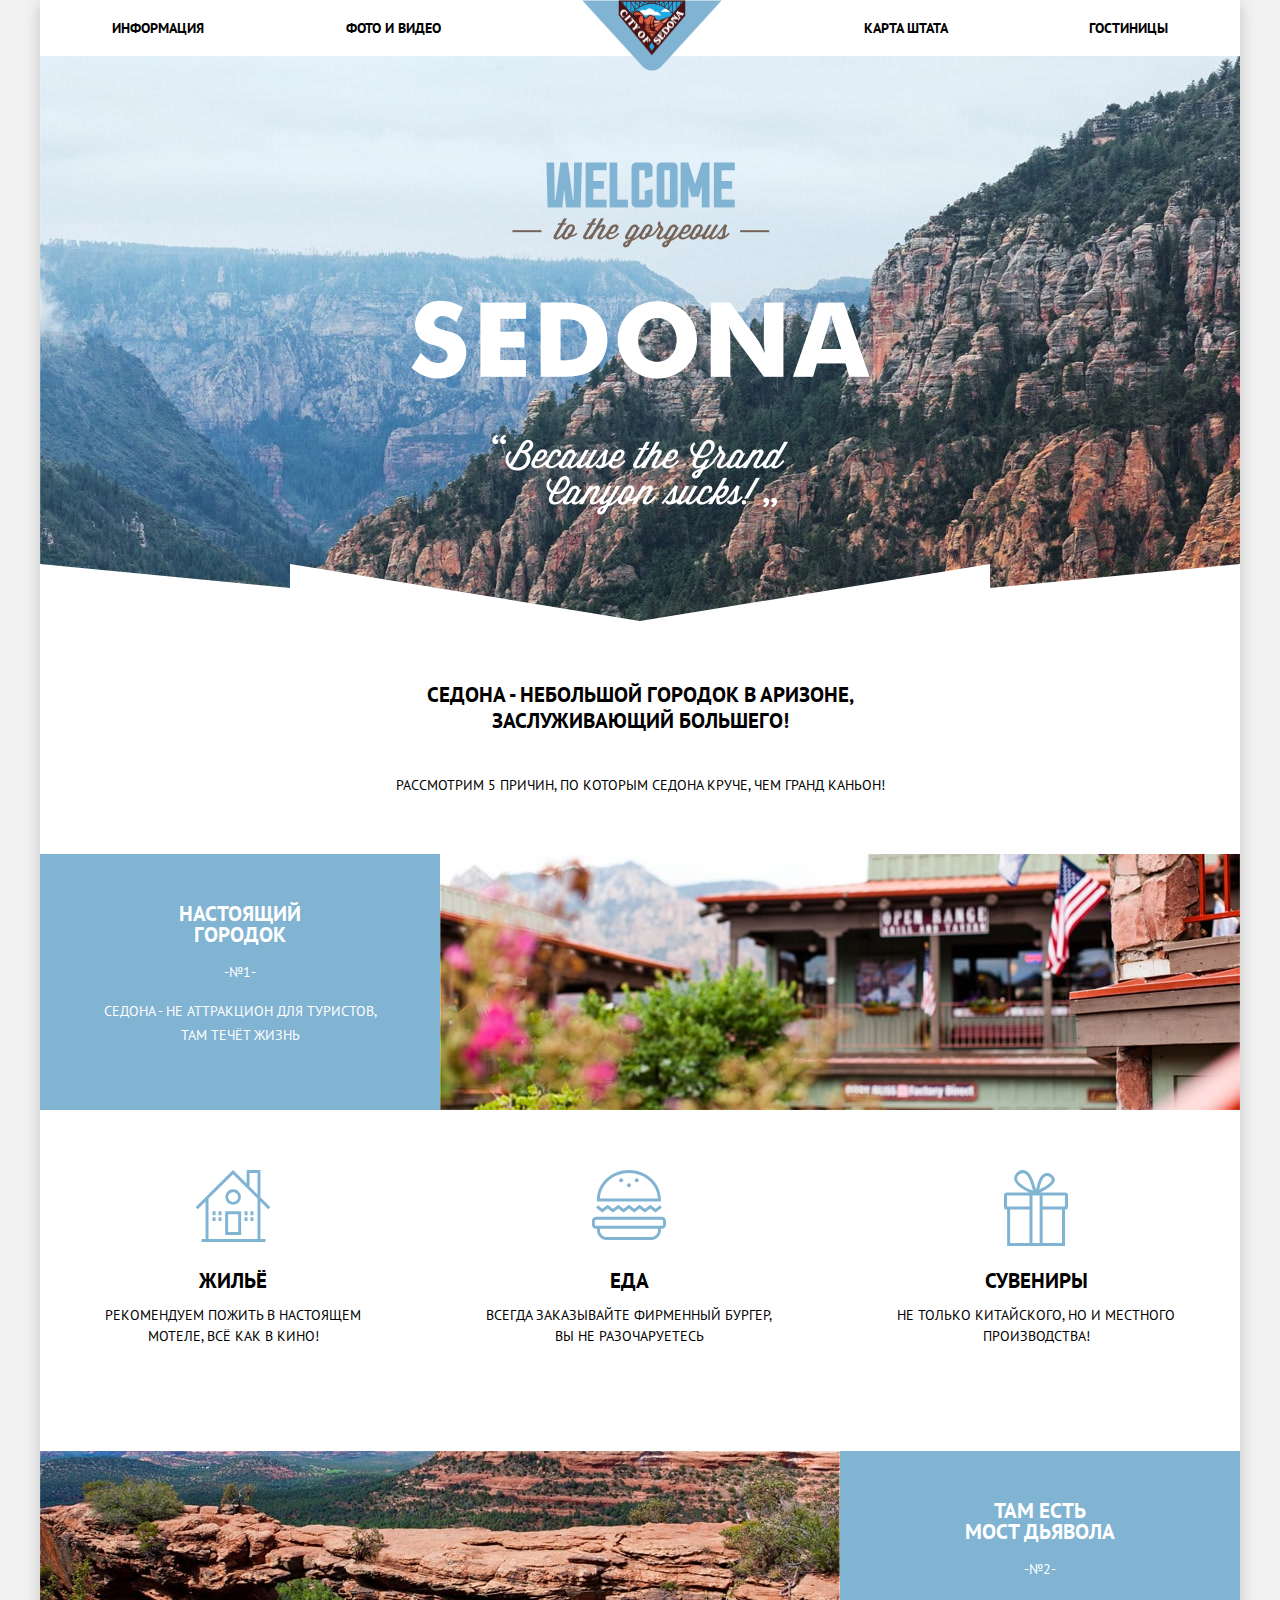
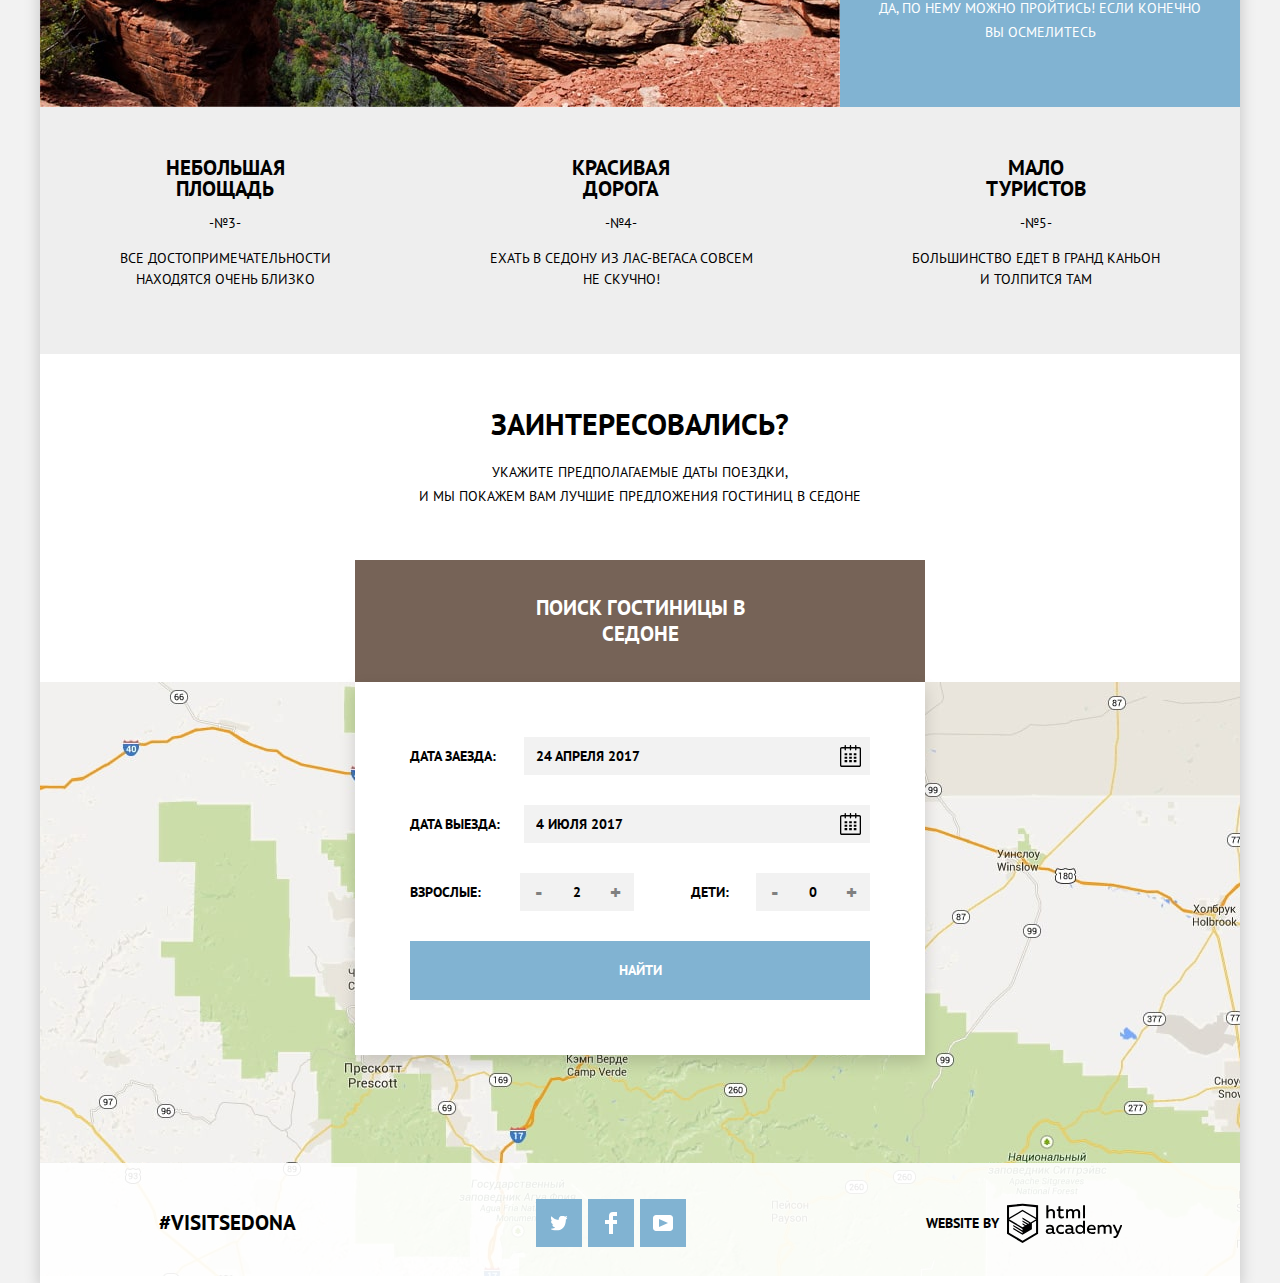
==== index.html @ 1c8a7929 "навигация" ====
<!DOCTYPE html>
<html lang="ru">
  <head>
    <meta charset="utf-8">
    <title>HTML Academy: Седона</title>
    <link href="https://fonts.googleapis.com/css?family=PT+Sans:400,700&display=swap&subset=cyrillic" rel="stylesheet">
    <link rel="stylesheet" type="text/css" href="css/normalize.css">
    <link rel="stylesheet" type="text/css" href="css/style.css">
  </head>
  <body>
    <header>
      <nav class="navigation indent">
        <ul class="site-navigation  site-navigation-left">
          <li class="site-page"><a href="info.html">Информация</a></li>
          <li class="site-page"><a href="galery.html">Фото и видео</a></li>
        </ul>
        <a class="logo site-page"><img src="img/logo-min.png" alt="Логотип" width="140" height="71"></a>
        <ul class="site-navigation site-navigation-right">
          <li class="site-page"><a href="map.html">Карта штата</a></li>
          <li class="site-page"><a href="catalogs.html">Гостиницы</a></li>
        </ul>
      </nav>
    </header>
    
    <main>
      <section class="welcome">
        <img class="welcome-img" src="img/welcome-min.png" width="459" height="353" alt="Welcome to the gorgeous Sedona">
        
      </section>
      <section class="welcome-info">
        <h1 class="welcome-title">Седона - небольшой городок в Аризоне, <br>
        заслуживающий большего!</h1>
        <h2 class="visually-hidden">5 причин посетить Седону</h2>
        <p class="welcome-text">Рассмотрим 5 причин, по которым Седона круче, чем Гранд Каньон!</p>
      </section>
      
      <section class="reasons">
        
        <section class="reason-first">
          <section class="reason-first-block">
            <h3 class="reason-first-title">Настоящий<br>
            городок</h3>
            <p class="reason-first-text">-№1-</p>
            <p class="reason-first-text">Седона - не аттракцион для туристов,<br>
            там течёт жизнь</p>
          </section>
          <img class="reason-first-img" src="img/feature-picture-min.jpg" alt="Городок Седона" width="800" height="256">
        </section>
        <ul class="reasons-list">
          <li class="reason-item reason-hostel">
            <h3 class="reason-item-title">Жильё</h3>
            <p class="reason-item-text">Рекомендуем пожить в настоящем<br>
            мотеле, всё как в кино!</p>
          </li>
          <li class="reason-item reason-food">
            <h3 class="reason-item-title">Еда</h3>
            <p class="reason-item-text">Всегда заказывайте фирменный бургер,<br>
            вы не разочаруетесь</p>
          </li>
          <li class="reason-item reason-souvenir">
            <h3 class="reason-item-title">Сувениры</h3>
            <p class="reason-item-text">Не только китайского, но и местного<br>
            производства!</p>
          </li>
        </ul>
        
        <section class="reason-second">
          <section class="reason-second-block">
            <h3 class="reason-second-title">Там есть<br>
            мост дьявола</h3>
            <p class="reason-second-text">-№2-</p>
            <p class="reason-second-text">Да, по нему можно пройтись! Если конечно<br>
            вы осмелитесь</p>
          </section>
          <img class="reason-second-img" src="img/devil's-bridge-min.jpg" alt="Мост дьявола" width="800" height="256">
        </section>
        <ul class="reasons-list2">
          <li class="reason-list2-item">
            <h3 class="reason-list2-title">Небольшая<br>
            площадь</h3>
            <p class="reason-list2-text">-№3-</p>
            <p class="reason-list2-text">Все достопримечательности<br>
            находятся очень близко</p>
          </li>
          <li class="reason-list2-item">
            <h3 class="reason-list2-title">Красивая<br>
            дорога</h3>
            <p class="reason-list2-text">-№4-</p>
            <p class="reason-list2-text">Ехать в Седону из Лас-Вегаса совсем<br>
            не скучно!</p>
          </li>
          <li class="reason-list2-item">
            <h3 class="reason-list2-title">Мало<br>
            туристов</h3>
            <p class="reason-list2-text">-№5-</p>
            <p class="reason-list2-text">Большинство едет в Гранд Каньон<br>
            и толпится там</p>
          </li>
        </ul>
      </section>
      
      <section class="search">
        <h2 class="search-title">Заинтересовались?</h2>
        <p class="search-text">Укажите предполагаемые даты поездки,<br>
        и мы покажем вам лучшие предложения гостиниц в Седоне</p>
        <div class="search-form">
          <button type="button" class="btn btn-search">Поиск гостиницы в Седоне</button>
          <form class="search-field" action="https://echo.htmlacademy.ru" method="post" >
            <p class="block-arrival">
              <label for="arrival-date">Дата заезда:</label>
              <input class="date input" type="text" name="arrival-date" value="" id="arrival-date" placeholder="24 апреля 2017">
            </p>
            <p class="block-departure">
              <label for="date-of-departure">Дата выезда:</label>
              <input class="date input" type="text" name="date-of-departure" value="" id="date-of-departure" placeholder="4 июля 2017">
            </p>
            
              <p class="block-adult">
                <label class="adult-title" for="adult">Взрослые:</label>
                <button class="btn btn-less" type="button">-</button>
                <input class="input adult" type="text" name="adult" id="adult" value="2">
                <button class="btn btn-more" type="button">+</button>
              </p>
              <p class="block-children">
                <label class="children-title" for="children">Дети:</label>
                <button class="btn btn-less" type="button">-</button>
                <input class="input children" type="text" name="children" id="children" value="0">
                <button class="btn btn-more" type="button">+</button>
              </p>
            
            <button class="btn btn-form" type="submit">Найти</button>
          </form>
          
        </div>
        <img src="img/map-min.jpg" alt="Карта местности" width="1200" height="594" class="map">
      </section>
    </main>
    <footer class="info-footer footer-index">
      <strong class="info-hashtag">#VISITSEDONA</strong>
      <ul class="social">
        <li class="social-contact "><a class="twit" href="#">twitter</a></li>
        <li class="social-contact"><a class=" facebook" href="#">facebook</a></li>
        <li class="social-contact "><a class="youtube" href="#">youtube</a></li>
      </ul>
      <a class="htmlacademy" href="https://htmlacademy.ru/intensive/htmlcss" >Website by
        <svg class="htmlacademy-img" data-name="Layer 1" xmlns="http://www.w3.org/2000/svg" viewBox="0 0 113 39" width="115" height="41"><path d="M46.84 28.22a2.07 2.07 0 0 0 .58-.11v1.4a3.41 3.41 0 0 1-1.24.22 1.75 1.75 0 0 1-1.75-1 5.08 5.08 0 0 1-3.3 1.13c-1.59 0-3.06-.87-3.06-2.68 0-2.24 2.08-2.93 3.9-2.93a11.63 11.63 0 0 1 2.28.26v-.31c0-1.09-.8-1.86-2.3-1.86a7.79 7.79 0 0 0-3.15.67v-1.79a10.72 10.72 0 0 1 3.35-.58c2.48 0 4 1.18 4 3.83v3.14a.57.57 0 0 0 .69.61zm-6.76-1.19a1.42 1.42 0 0 0 1.64 1.29 3.56 3.56 0 0 0 2.53-1v-1.51a10.21 10.21 0 0 0-1.9-.22c-1.1.01-2.27.35-2.27 1.45zM53.06 20.62a5.29 5.29 0 0 1 2.7.67v1.79a4.28 4.28 0 0 0-2.42-.73 2.89 2.89 0 1 0 0 5.76 5.26 5.26 0 0 0 2.55-.67v1.8a6.58 6.58 0 0 1-2.9.6 4.42 4.42 0 0 1-4.72-4.54 4.54 4.54 0 0 1 4.79-4.68zM65.84 28.22a2.07 2.07 0 0 0 .58-.11v1.4a3.41 3.41 0 0 1-1.24.22 1.75 1.75 0 0 1-1.75-1 5.08 5.08 0 0 1-3.3 1.13c-1.59 0-3.06-.87-3.06-2.68 0-2.24 2.08-2.93 3.9-2.93a11.63 11.63 0 0 1 2.28.26v-.31c0-1.09-.8-1.86-2.3-1.86a7.79 7.79 0 0 0-3.15.67v-1.79a10.72 10.72 0 0 1 3.35-.58c2.48 0 4 1.18 4 3.83v3.14a.57.57 0 0 0 .69.61zm-6.76-1.19a1.42 1.42 0 0 0 1.64 1.29 3.56 3.56 0 0 0 2.53-1v-1.51a10.21 10.21 0 0 0-1.9-.22c-1.11.01-2.27.35-2.27 1.45zM76.67 16.85v12.76h-1.76v-1.39a4.07 4.07 0 0 1-3.35 1.62 4.62 4.62 0 0 1 0-9.22 4 4 0 0 1 3.15 1.37v-5.14h2zm-4.76 5.48a2.9 2.9 0 0 0 0 5.8 3 3 0 0 0 2.79-1.84v-2.13a3.06 3.06 0 0 0-2.79-1.83zM82.99 20.62c3.48 0 4.68 2.81 4.12 5.34h-6.58c.22 1.57 1.75 2.22 3.35 2.22a6.41 6.41 0 0 0 2.77-.62v1.68a7.5 7.5 0 0 1-3.14.6c-2.68 0-5-1.53-5-4.61a4.39 4.39 0 0 1 4.48-4.61zm.09 1.62a2.39 2.39 0 0 0-2.57 2.26h4.85a2.06 2.06 0 0 0-2.28-2.26zM89.1 29.61v-8.75h1.73v1.09a4 4 0 0 1 2.92-1.33 3 3 0 0 1 2.73 1.4 4.33 4.33 0 0 1 3.06-1.4 3.21 3.21 0 0 1 3.32 3.52v5.47h-2V24.2a1.67 1.67 0 0 0-1.73-1.84 2.94 2.94 0 0 0-2.17 1.18V29.61h-2V24.2a1.67 1.67 0 0 0-1.73-1.84 3.11 3.11 0 0 0-2.32 1.35v5.91h-2zM111.47 20.86h2l-4.1 9.93c-.95 2.28-2.19 3-3.52 3a5 5 0 0 1-1.15-.15v-1.66a3 3 0 0 0 .89.13c.95 0 1.66-.67 2.17-2l.18-.44-4.16-8.82h2.13l3 6.6zM40.66 1.53v5a4 4 0 0 1 2.83-1.2A3.41 3.41 0 0 1 47.1 8.9v5.41h-2V9.15a1.9 1.9 0 0 0-2-2.1 3.08 3.08 0 0 0-2.44 1.46v5.8h-2V1.53h2zM52.43 2.42v3.12h3.17v1.71h-3.17v4c0 1.15.53 1.53 1.66 1.53a4.71 4.71 0 0 0 1.77-.35v1.68a7.14 7.14 0 0 1-2.35.38 2.68 2.68 0 0 1-3-2.88V7.23h-1.6V5.52h1.57V2.88zM58.1 14.29V5.54h1.73v1.09a4 4 0 0 1 2.92-1.33 3 3 0 0 1 2.73 1.4 4.33 4.33 0 0 1 3.06-1.4 3.21 3.21 0 0 1 3.32 3.52v5.47h-2V8.88a1.67 1.67 0 0 0-1.73-1.84 2.94 2.94 0 0 0-2.17 1.18V14.29h-2V8.88a1.67 1.67 0 0 0-1.73-1.84 3.11 3.11 0 0 0-2.32 1.35v5.91h-2zM74.72 1.52h1.95v12.76h-1.95zM15.44.02h-.16L0 1.62v28l15.28 9.09 15.28-9.09v-28zm13.12 28.45l-13.28 7.9L2 28.47V16.99l13.22 7.87v1.43l-9.07-5.4v1.38l9.11 5.47v1.46l-9.1-5.42v1.38l9.11 5.47 9.19-5.5V19.22l4.1-2.45v11.67zm0-13.16l-3.65 2.14-1.68 1-8-4.76v1.38l6.84 4.07h-.06l-.15.09-1 .57-5.64-3.36v1.38l4.45 2.65-1.05.7-3.36-2v1.38l2.21 1.3-2.25 1.35-13.16-7.82 13.17-7.92zm0-1.39L15.21 6.05l-13.2 7.86V3.41l13.28-1.39 13.28 1.39v10.51z"/></svg>
      </a>
      
    </footer>
  </body>
</html>
---- css/style.css ----
html {
	background-color: #f2f2f2;
}

body {
	width: 1200px;
  
	padding: 0;
	margin: 0 auto;


	font-family: "PT Sans", Arial, sans-serif;
	font-size: 14px;
	line-height: 24px;
	font-weight: 700;
	color: #000000;
	text-transform: uppercase;

 
	background-position: top center;
	background-repeat: no-repeat;
	background-color: #ffffff;

	box-shadow: 0px 5px 15px 0 rgba(0, 1, 1, 0.2);
}

a {
	text-decoration: none;
}

.navigation {
	display: flex;
	justify-content: space-between;
	
	height: 56px;
}

.site-navigation {
	list-style: none;

	font-size: 14px;
	line-height: 26px;
	color: #000000;
	
	display: flex;
	padding: 0;
	margin: 0;
	flex-grow: 1;
	justify-content: space-between;
	align-items: center;
}

.site-navigation-left .site-page {
	margin-right: auto;
}

.site-navigation-right .site-page {
	margin-left: auto;
}

.site-page {
	flex-grow: 0;
}

.site-navigation a {
	color: #000000;
}

.site-page:hover a {
	color: #81b3d2;
}

.site-page:active a {
	color: rgba(0, 0, 0, 0.3);
}

.current-page a{
	color: #766357;
}

.welcome {
	width: 100%;
	height: 565px;
	background-image:
	url("../img/polygon.svg"),
	url("../img/bg.jpg");
	background-repeat: no-repeat;
	
	background-position: center bottom,
	center;
	background-color: #f2f2f2;

	display: flex;
	justify-content: center;
	align-items: center;
}

.welcome-title{
	text-align: center;
	font-size: 21px;
	line-height: 26px;

	margin: 0;
	padding-top: 61px;
	margin-bottom: 38px; 
} 
.welcome-text {
	margin-bottom: 56px;

	text-align: center;
	font-size: 14px;
	line-height: 26px;
	font-weight: 300;
}

.visually-hidden:not(:focus):not(:active),
input[type="checkbox"].visually-hidden,
input[type="radio"].visually-hidden {
  position: absolute;

  width: 1px;
  height: 1px;
  margin: -1px;
  border: 0;
  padding: 0;

  white-space: nowrap;

  clip-path: inset(100%);
  clip: rect(0 0 0 0);
  overflow: hidden;
}

.reasons h3{
	font-size: 21px;
	line-height: 21px;
	margin: 0px;
}

.reason-first{
	background-color: #81b3d2;

	color: #ffffff;
	text-align: center;

	display: flex;
	justify-content: space-between;
}

.reason-first-block {
	align-self: center;
	margin:auto;

	display: flex;
	flex-direction: column;
	flex-grow: 1;
	
	justify-content: space-between;
}

.reason-first-text {
	font-weight: 300;
	margin: 0;
	margin-bottom: 15px;
}

.reason-first-title{
	padding-bottom: 15px;
}

.reason-second {
	background-color: #81b3d2;

	color: #ffffff;
	text-align: center;

	display: flex;
	justify-content: space-between;
	flex-direction: row-reverse;
}

.reason-second-block {
	align-self: center;
	margin: auto;
	
	font-weight: 300;

	display: flex;
	flex-direction: column;
	flex-grow: 1;
		
	justify-content: space-between;
}

.reason-second-text {
	font-weight: 300;
	margin: 0;
	margin-bottom: 15px;
	
}

.reason-second-title{
	padding-bottom: 15px;
}

.reasons-list {
	width: 100%;
	
	margin: 0px;
	padding: 0px;
	box-sizing: border-box;

	list-style: none;
	text-align: center;
	display: flex;
	background-color: #ffffff;
	justify-content: space-between;
	flex-wrap: wrap;
	padding: 60px 65px;
	margin-bottom: 30px;
}

.reason-item {
	font-weight: 300;
	font-size: 14px;
	line-height: 21px;
	padding-top: 100px;
	position: relative;

	align-self: center;
}

.reason-item h3 {
	font-size: 21px;
	line-height: 21px; 
}

.reason-hostel::before{
	content: " ";
	width: 75px;
	height: 72px;
	
	background-image: url("../img/icon-1.svg");
	background-repeat: no-repeat;

	position: absolute;
	top: 0;
    transform: translateX(-50%);
}

.reason-food::before{
	content: " ";
	width: 74px;
	height: 70px;

	background-image: url("../img/icon-3.svg");
	background-repeat: no-repeat;

    position: absolute;
	top: 0;
    transform: translateX(-50%);
}

.reason-souvenir::before{
	content: " ";
	width: 64px;
	height: 76px;

	background-image: url("../img/icon-2.svg");
	background-repeat: no-repeat;

    position: absolute;
	top: 0;
    transform: translateX(-50%);
}

.reasons-list2{
	color: #000000;
	text-align: center;
	padding: 0;
	margin: 0;
	
	width: 100%;

	display: flex;
	justify-content: space-between;
	position: relative;
	list-style: none;
	background-color: #eeeeee;
	flex-wrap: wrap;
}

.reason-list2-item{
	margin: auto;
	margin-top: 50px;
	margin-bottom: 50px;
	padding-bottom: 14px;
	display: flex;
	flex-direction: column;
	justify-content: space-between;
}

.reason-list2-text {
	font-weight: 300;
	font-size: 14px;
	line-height: 21px;
	padding-top: 14px;
	margin: 0;
}

.search{
	text-align: center;
	position: relative;
	margin: 0;
}

.search-form {
	width: 570px;
	margin: 0 auto;
	position: relative;

}

.search-title{
	margin-top: 52px;
	margin-bottom: 18px;

	font-size: 30px;
	line-height: 36px;
}

.search-text{
	font-weight: 300;
	margin-top: 0px;
	margin-bottom: 52px;

	font-size: 14px;
	line-height: 24px;
}

.search-field {
	text-transform: uppercase;
	background-color: #ffffff;
	box-shadow: 0px 7px 15px 0 rgba(0, 1, 1, 0.15);

	display: flex;
	position: absolute;
	flex-wrap: wrap;
	padding: 55px;
	z-index: 1;
	justify-content: space-between;

	box-sizing: border-box;
	width: 100%;
}

.input {
	border: 0px solid #cccccc;
	background-color: #f2f2f2; 
	height: 38px;
	
	font-family: "PT Sans", Arial, sans-serif;
	font-size: 14px;
	line-height: 24px;
	padding: 0;
	color: #000000;
	text-align: center;
	text-transform: uppercase;
	font-weight: 700;
}

.children,
.adult {
	height: 38px;
	width: 38px;
	width: 49%;
}

.block-arrival,
.block-departure,
.block-adult,
.block-children {
	display: flex;
	width: 100%;
	align-items: center;
	justify-content: space-between;
	flex-wrap: wrap;
	
	margin: 0;
	margin-bottom: 30px;
}

.block-arrival input,
.block-departure input {
	min-width: 346px;
	
	padding: 0 12px;
	text-align: left;



	box-sizing: border-box;
}

.block-adult,
.block-children {
	display: flex;
	flex-wrap: wrap;
	justify-content: space-between;
	text-align: center;
	width: 50%;
}

.block-adult{
	justify-content: flex-start;
}

.block-children {
	justify-content: flex-end;
}

.block-adult input,
.block-children input {
	width: 38px;
}

.adult-title,
.children-title {
	
	justify-content: flex-start;
}

.adult-title{
	margin-right: 39px;

}

.children-title {
	
	margin-right: 27px;
}


.input::placeholder {
	color: #000000;

}

.input:hover{
	color: #000000;
	background-color: #ebebeb;

	background-image: url("../img/calendar-1.svg");
	background-repeat: no-repeat;
	
	background-size: 21px 22px;
	background-position: 316px;
}

.input:focus {
	color: #000000;
	background-color: #ffffff;
	border: solid 2px #e5e5e5;

	background-image: url("../img/calendar-2.svg");
	background-repeat: no-repeat;
	
	background-size: 21px 22px;
	background-position: 316px;
}

.date {
	background-image: url("../img/calendar.svg");
	background-repeat: no-repeat;
	
	background-size: 21px 22px;
	background-position: 316px;
}


.selection {
	background-image: url("../img/filter-background-min.jpg");
	background-color: #766357;
	background-position: center;
	font-family: "PT Sans", Arial, sans-serif;
	font-size: 14px;
	line-height: 26px;
	text-transform: uppercase;
	font-weight: 300;
	color: #ffffff;
	padding-top: 30px;
	padding-bottom: 30px;

}

.selection legend {
	font-weight: 700;
	font-size: 16px;
	line-height: 21px;
}

.selection fieldset {
	border: 0 none;
	padding: 0;
	margin: 0;
}

.selection-field {
	display: flex;
	flex-direction: row;
	justify-content: space-between;
	flex-wrap: wrap;

}

.name-checkbox {
	position: relative;
	padding-left: 36px;
	cursor: pointer;

}

.name-checkbox input[type="checkbox"]:focus + .checkbox::before,
.name-checkbox input[type="checkbox"]:focus + .checkbox::after{
	content: "";
	border-color: blue;
	outline: thin dotted;
	outline: 5px auto -webkit-focus-ring-color;
}

.name-checkbox input[type="checkbox"] + .checkbox::before,
.name-checkbox input[type="checkbox"] + .checkbox::after {
	content: " ";
	position: absolute;

	top: -2px;
	left: 0;

	width: 23px;
	height: 23px;

	background-image: url("../img/checkbox-off-white.svg");

}

.name-checkbox input[type="checkbox"]:checked + .checkbox::before,
.name-checkbox input[type="checkbox"]:checked + .checkbox::after {
	content: " ";
	position: absolute;

	width: 27px;
	height: 23px;
	
	background-image: url("../img/checkbox-on.svg");
	background-repeat: no-repeat;
}

.name-checkbox input[type="checkbox"]:disabled + .checkbox::before,
.name-checkbox input[type="checkbox"]:disabled + .checkbox::after {
	content: " ";
	position: absolute;

	top: -2px;
	left: 0;

	width: 23px;
	height: 23px;

	background-image: url("../img/checkbox-off-disabled.svg");

}
.name-checkbox input[type="checkbox"]:disabled:checked + .checkbox::before,
.name-checkbox input[type="checkbox"]:disabled:checked + .checkbox::after {
	content: " ";
	position: absolute;

	top: -2px;
	left: 0;

	width: 27px;
	height: 23px;

	background-image: url("../img/checkbox-on-disabled.svg");

}

.find-sort{
	background-color: #ffffff;
}

.results-list{
	list-style: none;
	background-color: #f2f2f2;
	padding: 0;
	margin: 0;
	
	display: flex;
	flex-direction: column;
	justify-content: space-around;
}

.result-item{
	background-color: #ffffff;

	display: flex;
	padding-top: 30px;
	padding-bottom: 30px;
	
	border-bottom: 1px solid #f2f2f2;
}

.result-img {
	margin-right: 30px;
}

.result-item p {
	margin: 0;

}

.result-title a{
	color: #000000;

}

.block {
	display: flex;
	flex-direction: column;
	justify-content: space-between;
	width: 100%;
}

.block p {
	margin: 0;
	padding: 0;
}

.result-info {
	display: flex;
	width: 100%;
	justify-content: flex-start;
	flex-wrap: wrap;
	
	vertical-align: middle;

}
.result-info .rate {
	text-align: center;
	margin-left: auto;
}

.result-info a {
	display: block;
	padding: 4px 16px; 
}

.result-name {
	display: flex;
	justify-content: flex-end;
}

.result-title{
	margin: 0;
	margin-right: auto;
}

.result-title:hover a{
	color: #81b3d2;
}

.result-title:active a{
	color: rgba(0, 0, 0, 0.3); 
}

.result-text{
	font-weight: 300;
	display: flex;
	flex-direction: column;
	flex-wrap: wrap;
	justify-content: space-between;

	margin-right: 6px;
}

.result-rate {
	display: flex;
	justify-content: flex-end;
	vertical-align: bottom;
	margin-top: auto;
	margin-left: auto;
}

.rate{
	background-color: #f2f2f2;
	font-weight: 300;
	color: #666666;
	font-size: 14px;
	line-height: 21px;
}

.btn {
	padding: 5px;
	border: none;
	font: inherit;
	color: inherit;
	background-color: transparent;
	font-size: 14px;
	line-height: 21px;
	color: #ffffff;

	cursor: pointer;
}

.btn:hover{
	background-color: #604e43;
}

.btn:active{
	background-color: #503e33;
	color: rgba(255, 255, 255, 0.3);
}

.btn-info {
	background-color: #81b3d2;
	text-transform: uppercase;
}

.btn-info:hover{
	background-color: #669ec0;
}

.btn-info:active{
	background-color: #5496bd;
	color: rgba(255, 255, 255, 0.3);
}

.btn-search{
	padding: 35px 140px;

	font-family: "PT Sans", Arial, sans-serif;
	font-size: 21px;
	line-height: 26px;
	text-transform: uppercase;
	font-weight: 700;
  
	background-color: #766357;
	position: relative;

	width: 100%;
}

.btn-form{
	background-color: #81b3d2;
	text-transform: uppercase;
	padding: 19px;
	width: 100%;
}

.btn-form:hover{
	background-color: #669ec0;
}

.btn-form:active{
	background-color: #5496bd;
	color: rgba(255, 255, 255, 0.3);
}

.btn-reservation{
	background-color: #766357;
}

.btn-reservation,
.btn-info {
	margin-top: 8px;
	margin-right: 0px;

	text-align: center;
	font-weight: 700;
}

.btn-show{
	display: block;
	border: solid 2px #ffffff;
	border-radius: 2px;
	background-color: transparent;

	font-size: 14px;
	line-height: 20px;
	font-family:  "PT Sans", Arial, sans-serif;
	text-transform: uppercase;
	margin: 0 auto;
	padding: 6px 35px;


}

.btn-show:active{
	background-color: transparent;
}

.btn-show:hover {
	background-color: #ffffff;
	color: #000000;

}

.btn-less,
.btn-more {
	background-color: #f2f2f2;
	color: gray;
	width: 38px;
	height: 38px;
	padding: 0;

	font-size: 21px;
}

.btn-less:hover,
.btn-more:hover  {
	background-color: #ebebeb;
	color: #000000;
}

.btn-less:active,
.btn-more:active {
	background-color: #f2f2f2;
	color: #81b3d2;
}

.sorting{
	font-weight: 300;
	color: #000000;
}

.sorting-type{
	list-style: none;
}

.sorting-type li{
	margin-right: 40px;
}


.sorting-type-item a{
	color: rgba(0, 0, 0, 0.3);
	border-bottom: 1px dashed #81b3d2;
	font-size: 12px;
	line-height: 18px;
	font-weight: 300;
}

.sorting-type-item:hover a{
	color: #81b3d2;
	
}

.sorting-type-item:active a{
	color: #000000;
	border-bottom: 0px dashed rgba(0, 0, 0, 0);
}

.find{
	color: #000000;
	font-size: 21px;
	line-height: 26px;
	font-weight: 700;
}

.dir{
	fill: #cacaca;
}

.dir:hover{
	fill: #000000;
}

.dir:active{
	fill: #81b3d2;
}

.active svg{
	fill: #81b3d2;
}

.active a{
	color: #81b3d2;
	border-bottom: 0px dashed rgba(0, 0, 0, 0);
}

.indent {
	padding-left: 72px;
	padding-right: 72px;
}

.find-sort {
	display: flex;
	justify-content: flex-start;
	flex-wrap: wrap;
	vertical-align: middle;
	margin-top: 30px;
	padding-bottom: 30px;
	border-bottom: 1px solid #f2f2f2;
}

.find-type {
	display: flex;
	flex-wrap: wrap;
	vertical-align: middle;
	padding: 0;
	margin: 0;
	margin-right: 49px;
}

.find-nav {
	margin-left: auto;
}

.find-type h3,
.find-type ul {
	margin: 0;
}

.sorting-type {
	display: flex;
}


.info-footer{
	background-color: rgba(255, 255, 255, 0.9);

	display: flex;
	justify-content: space-around;
	align-items: center;
	height: 120px;
}

.footer-index {
	margin-top: -120px;
	z-index: 1;
	position: relative;
}

.info-hashtag{
	text-align: center;
	font-size: 21px;
	line-height: 26px;
}

.social{
	padding: 0;
	margin: 0;

	display: flex;
}
.social li{
	list-style: none;
	text-align: center;
	padding: 0;
}

.social-contact a{
	display: block;
	width: 46px;
	height: 48px;
	margin: 3px;
	position: relative;
	padding: 0;
	font-size: 0px;
	background-color: #81b3d2;
}

.twit::before{
	content: " ";
	width: 17px;
	height: 15px;
	
	position: absolute;
	top: 50%;
	left: 50%;
	transform: translate(-50%, -50%);
	
	background-image: url("../img/tw-icon.svg");
	background-repeat: no-repeat;
	background-size: 17px 15px;
}

.facebook::before{
	content: " ";
	width: 12px;
	height: 22px;
	
	position: absolute;
	top: 50%;
	left: 50%;
	transform: translate(-50%, -50%);
	
	background-image: url("../img/fb-icon.svg");
	background-repeat: no-repeat;
}

.youtube::before{
	content: " ";
	width: 20px;
	height: 16px;
	
	position: absolute;
	top: 50%;
	left: 50%;
	transform: translate(-50%, -50%);
	
	background-image: url("../img/youtube-icon.svg");
	background-repeat: no-repeat;
}

.social-contact:hover a{
	background-color: #669ec0;
}

.social-contact:active a{
	background-color: #5496bd;
}

.social-contact:active::before a{
	opacity: 0.3;
}

.htmlacademy {
	color: #000000;
	display: flex;
	align-items: center;
}

.htmlacademy-img{
	fill: black;
	margin-left: 8px;
}

.htmlacademy-img:hover{
	fill: #81b3d2;
}

.htmlacademy-img:active{
	fill: #bdbbbc;
}

.checked {
	background-image: url("../img/star.svg");
	width: 18px;
	height: 17px;
	margin-left: 5px;
}

.selection-cost {
  width: 330px;
 
  color: #ffffff;
  text-transform: uppercase;
}

.selection-title {
  margin-bottom: 9px;

  font-weight: 600;
  font-size: 16px;
  line-height: 21px;
}

.price-controls {
  position: relative;
  
  height: 36px;
  margin-bottom: 20px;
  
  font-size: 0;

  border: 2px solid #ffffff;
  border-radius: 2px;
}

.price-controls::after {
  content: "";
  position: absolute;
  top: 50%;
  left: 50%;

  width: 2px;
  height: 22px;

  background: #ffffff;
  transform: translate(-50%, -50%);
}

.price-controls label {
  display: inline-block;

  font-size: 14px;
  line-height: 38px;
  vertical-align: top;

  cursor: pointer;
}

.price-controls .min-price,
.price-controls .max-price {
  width: 90px;
  padding-left: 65px;
}

.price-controls input {
  width: 50px;
  margin: 0;

  color: inherit;
  font: inherit;

  background: none;
  border: none;
}

.range-controls {
  position: relative;

  margin-bottom: 32px;
}

.range-controls .scale {
  height: 2px;

  background: rgba(255, 255, 255, 0.3);
}

.range-controls .bar {
  width: 80%;
  height: 2px;

  background: #ffffff;
}

.range-toggle {
  position: absolute;
  top: -9px;
  
  width: 4px;
  height: 4px;

  background: #ababab;
  border: 8px solid #ffffff;
  border-radius: 50%;
  box-shadow: 0 2px 1px 0 rgba(0, 1, 1, 0.2);
  cursor: pointer;
}

.range-toggle:hover {
  background: #1c4f80;
}

.range-toggle-min {
  left: 0;
}

.range-toggle-max {
  left: 80%;
}
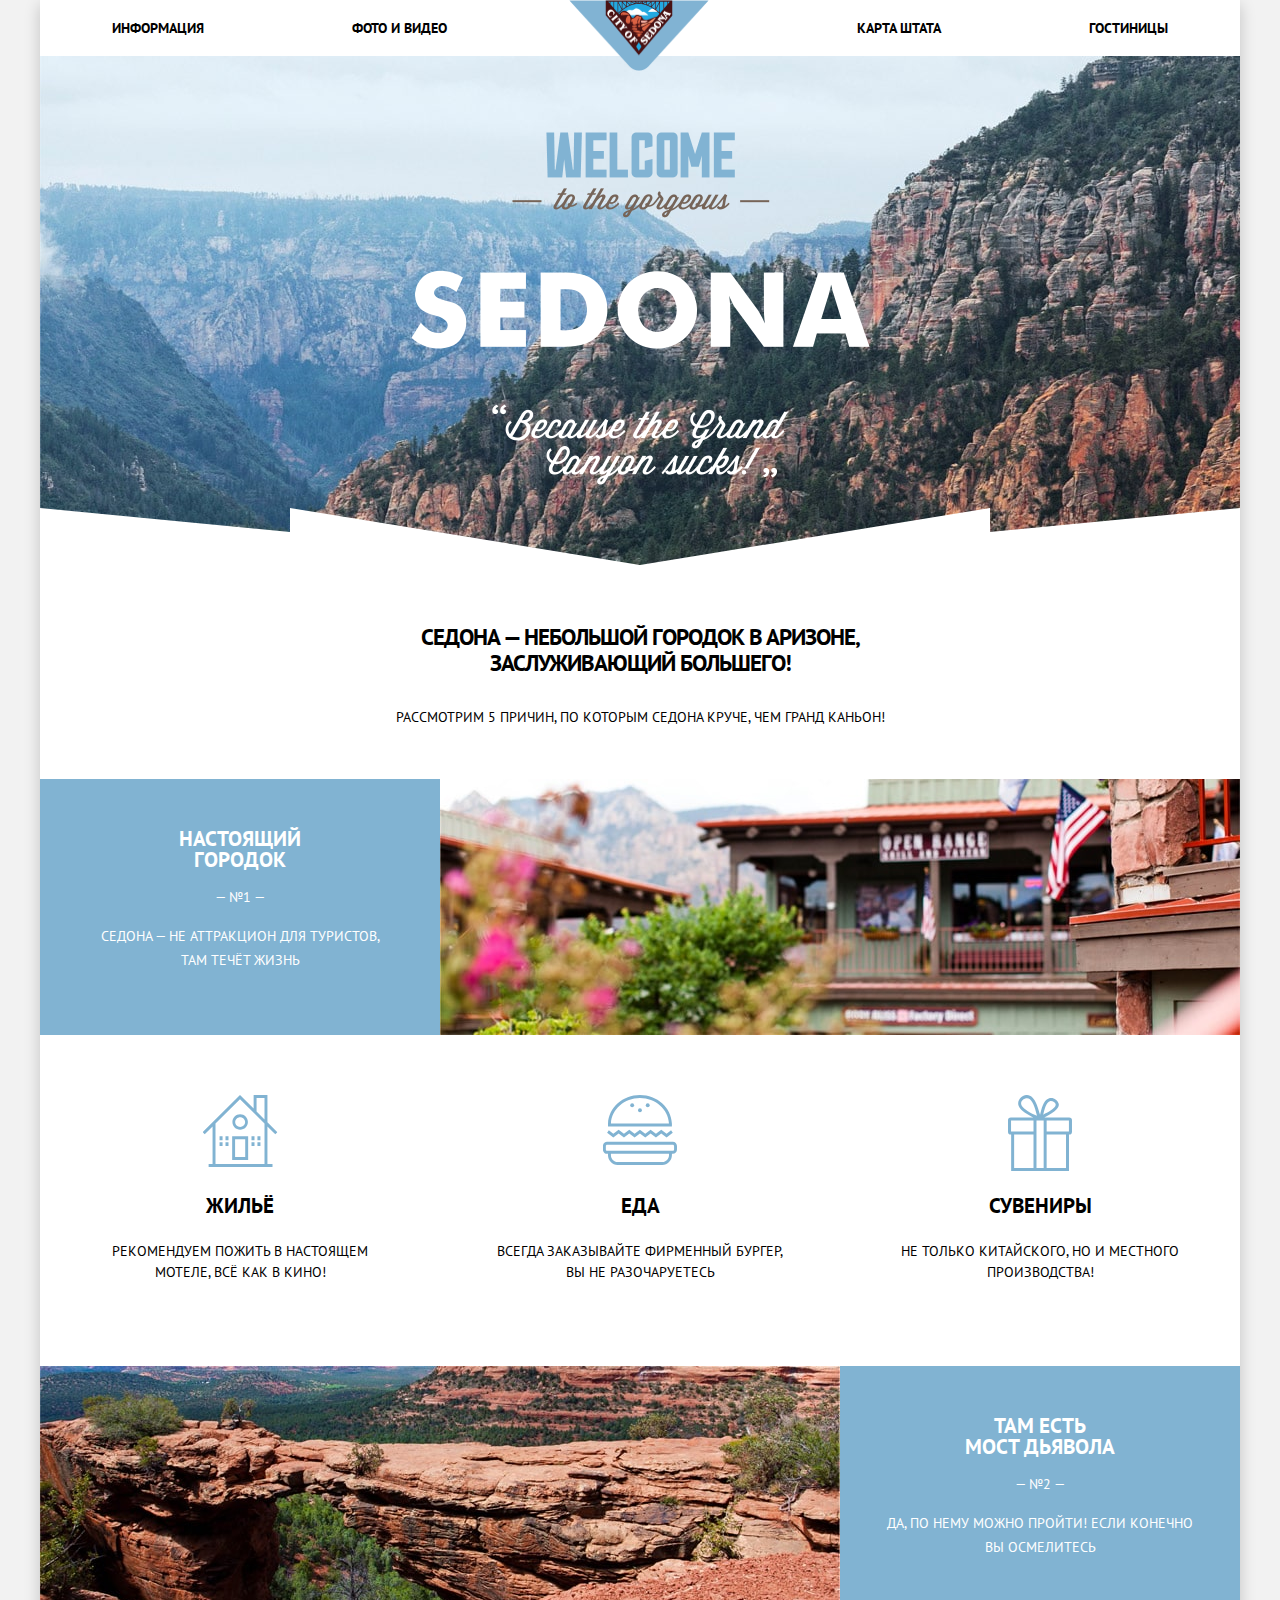
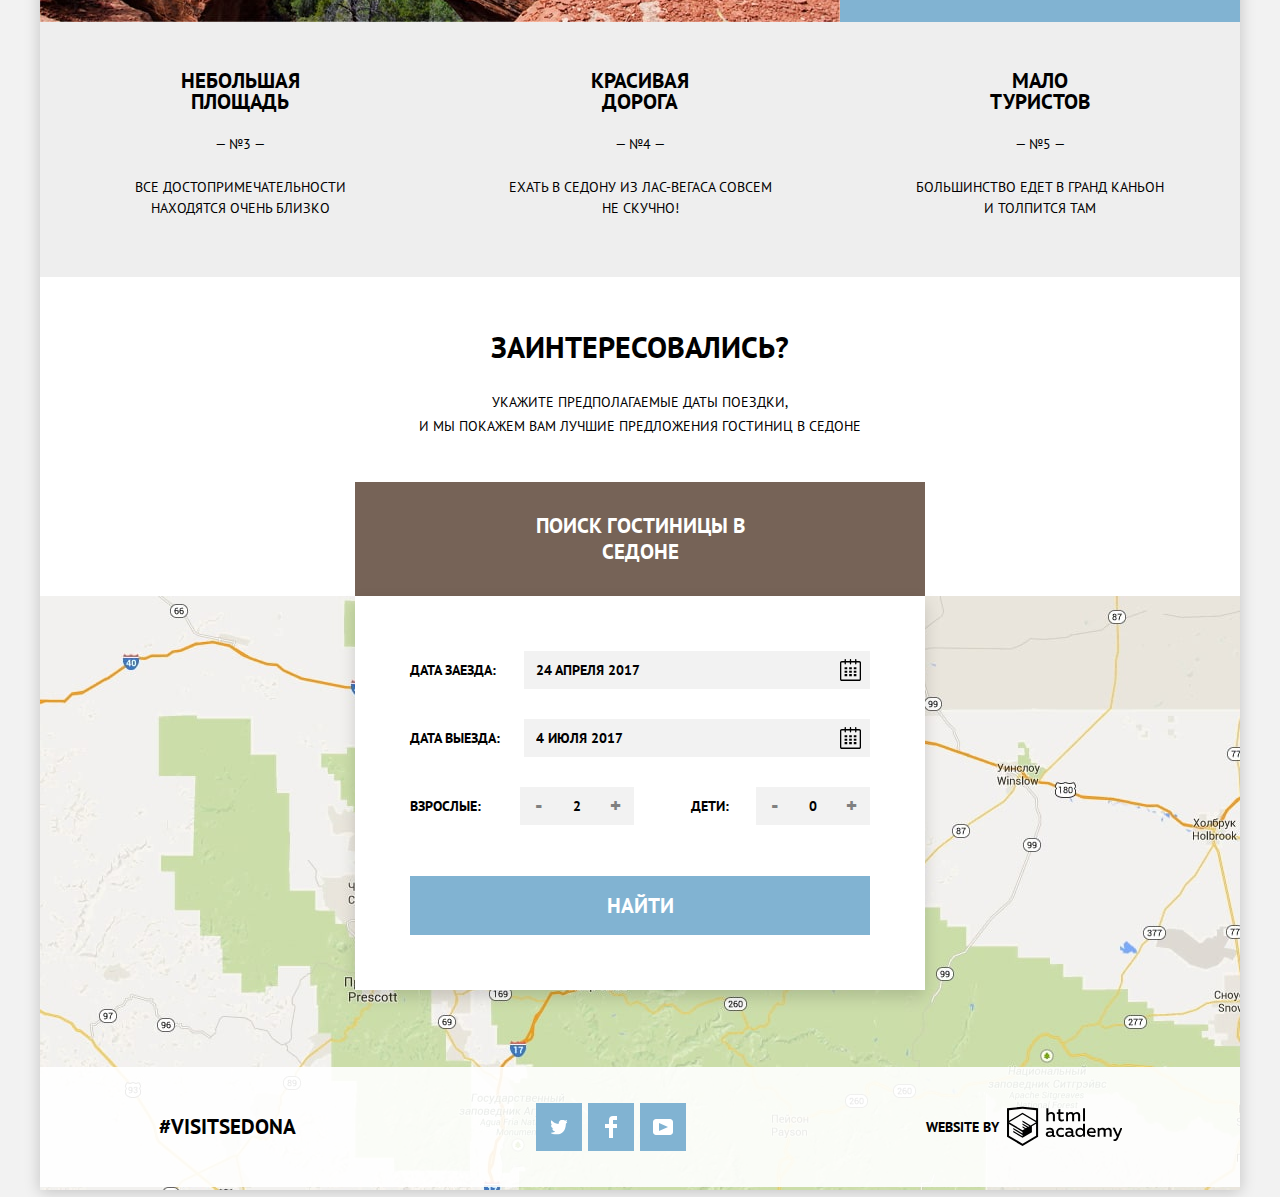
==== commit 550d88db: "пиксель перфект" ====
--- a/index.html
+++ b/index.html
@@ -28,7 +28,7 @@
         
       </section>
       <section class="welcome-info">
-        <h1 class="welcome-title">Седона - небольшой городок в Аризоне, <br>
+        <h1 class="welcome-title">Седона — небольшой городок в Аризоне,<br>
         заслуживающий большего!</h1>
         <h2 class="visually-hidden">5 причин посетить Седону</h2>
         <p class="welcome-text">Рассмотрим 5 причин, по которым Седона круче, чем Гранд Каньон!</p>
@@ -40,8 +40,8 @@
           <section class="reason-first-block">
             <h3 class="reason-first-title">Настоящий<br>
             городок</h3>
-            <p class="reason-first-text">-№1-</p>
-            <p class="reason-first-text">Седона - не аттракцион для туристов,<br>
+            <p class="reason-first-text">— №1 —</p>
+            <p class="reason-first-text">Седона — не аттракцион для туристов,<br>
             там течёт жизнь</p>
           </section>
           <img class="reason-first-img" src="img/feature-picture-min.jpg" alt="Городок Седона" width="800" height="256">
@@ -67,9 +67,9 @@
         <section class="reason-second">
           <section class="reason-second-block">
             <h3 class="reason-second-title">Там есть<br>
-            мост дьявола</h3>
-            <p class="reason-second-text">-№2-</p>
-            <p class="reason-second-text">Да, по нему можно пройтись! Если конечно<br>
+            Мост дьявола</h3>
+            <p class="reason-second-text">— №2 —</p>
+            <p class="reason-second-text">Да, по нему можно пройти! Если конечно <br>
             вы осмелитесь</p>
           </section>
           <img class="reason-second-img" src="img/devil's-bridge-min.jpg" alt="Мост дьявола" width="800" height="256">
@@ -78,22 +78,22 @@
           <li class="reason-list2-item">
             <h3 class="reason-list2-title">Небольшая<br>
             площадь</h3>
-            <p class="reason-list2-text">-№3-</p>
+            <p class="reason-list2-text">— №3 —</p>
             <p class="reason-list2-text">Все достопримечательности<br>
             находятся очень близко</p>
           </li>
           <li class="reason-list2-item">
             <h3 class="reason-list2-title">Красивая<br>
             дорога</h3>
-            <p class="reason-list2-text">-№4-</p>
+            <p class="reason-list2-text">— №4 —</p>
             <p class="reason-list2-text">Ехать в Седону из Лас-Вегаса совсем<br>
             не скучно!</p>
           </li>
           <li class="reason-list2-item">
             <h3 class="reason-list2-title">Мало<br>
             туристов</h3>
-            <p class="reason-list2-text">-№5-</p>
-            <p class="reason-list2-text">Большинство едет в Гранд Каньон<br>
+            <p class="reason-list2-text">— №5 —</p>
+            <p class="reason-list2-text">Большинство едет в гранд каньон<br>
             и толпится там</p>
           </li>
         </ul>
@@ -115,18 +115,18 @@
               <input class="date input" type="text" name="date-of-departure" value="" id="date-of-departure" placeholder="4 июля 2017">
             </p>
             
-              <p class="block-adult">
-                <label class="adult-title" for="adult">Взрослые:</label>
-                <button class="btn btn-less" type="button">-</button>
-                <input class="input adult" type="text" name="adult" id="adult" value="2">
-                <button class="btn btn-more" type="button">+</button>
-              </p>
-              <p class="block-children">
-                <label class="children-title" for="children">Дети:</label>
-                <button class="btn btn-less" type="button">-</button>
-                <input class="input children" type="text" name="children" id="children" value="0">
-                <button class="btn btn-more" type="button">+</button>
-              </p>
+            <p class="block-adult">
+              <label class="adult-title" for="adult">Взрослые:</label>
+              <button class="btn btn-less" type="button">-</button>
+              <input class="input adult" type="text" name="adult" id="adult" value="2">
+              <button class="btn btn-more" type="button">+</button>
+            </p>
+            <p class="block-children">
+              <label class="children-title" for="children">Дети:</label>
+              <button class="btn btn-less" type="button">-</button>
+              <input class="input children" type="text" name="children" id="children" value="0">
+              <button class="btn btn-more" type="button">+</button>
+            </p>
             
             <button class="btn btn-form" type="submit">Найти</button>
           </form>
--- a/css/style.css
+++ b/css/style.css
@@ -33,6 +33,13 @@
 	justify-content: space-between;
 	
 	height: 56px;
+	width: 100%;
+	background-color: #ffffff;
+	box-sizing: border-box;
+
+	position: relative;
+	z-index: 2;
+
 }
 
 .site-navigation {
@@ -58,10 +65,6 @@
 	margin-left: auto;
 }
 
-.site-page {
-	flex-grow: 0;
-}
-
 .site-navigation a {
 	color: #000000;
 }
@@ -73,6 +76,11 @@
 .site-page:active a {
 	color: rgba(0, 0, 0, 0.3);
 }
+
+.logo {
+	margin-left: -26px;
+}
+
 
 .current-page a{
 	color: #766357;
@@ -87,30 +95,37 @@
 	background-repeat: no-repeat;
 	
 	background-position: center bottom,
-	center;
+	top;
 	background-color: #f2f2f2;
 
 	display: flex;
 	justify-content: center;
 	align-items: center;
+	
+	margin-top: -56px;
 }
 
 .welcome-title{
-	text-align: center;
-	font-size: 21px;
-	line-height: 26px;
-
-	margin: 0;
-	padding-top: 61px;
-	margin-bottom: 38px; 
+    text-align: center;
+    font-size: 23px;
+    line-height: 26px;
+    margin: 0;
+    padding-top: 59px;
+    margin-bottom: 28px;
+    letter-spacing: -1px;
 } 
 .welcome-text {
-	margin-bottom: 56px;
-
-	text-align: center;
-	font-size: 14px;
-	line-height: 26px;
-	font-weight: 300;
+    margin-top: 0;
+    margin-bottom: 49px;
+
+    text-align: center;
+    font-size: 14px;
+    line-height: 26px;
+    font-weight: 300;
+}
+
+.welcome-img {
+	margin-top: 51px;
 }
 
 .visually-hidden:not(:focus):not(:active),
@@ -207,17 +222,15 @@
 	width: 100%;
 	
 	margin: 0px;
-	padding: 0px;
-	box-sizing: border-box;
-
+		
 	list-style: none;
 	text-align: center;
 	display: flex;
 	background-color: #ffffff;
 	justify-content: space-between;
 	flex-wrap: wrap;
-	padding: 60px 65px;
-	margin-bottom: 30px;
+	padding: 60px 0;
+	margin-bottom: 9px;
 }
 
 .reason-item {
@@ -228,11 +241,14 @@
 	position: relative;
 
 	align-self: center;
+	min-width: 400px;
+	box-sizing: border-box;
 }
 
 .reason-item h3 {
 	font-size: 21px;
 	line-height: 21px; 
+	margin-bottom: 25px;
 }
 
 .reason-hostel::before{
@@ -292,19 +308,22 @@
 
 .reason-list2-item{
 	margin: auto;
-	margin-top: 50px;
-	margin-bottom: 50px;
-	padding-bottom: 14px;
+	margin-top: 48px;
+	margin-bottom: 58px;
+	
 	display: flex;
 	flex-direction: column;
 	justify-content: space-between;
+	box-sizing: border-box;
+
+	min-width: 400px;
 }
 
 .reason-list2-text {
 	font-weight: 300;
 	font-size: 14px;
 	line-height: 21px;
-	padding-top: 14px;
+	padding-top: 22px;
 	margin: 0;
 }
 
@@ -323,19 +342,17 @@
 
 .search-title{
 	margin-top: 52px;
-	margin-bottom: 18px;
-
-	font-size: 30px;
-	line-height: 36px;
+    /* margin-bottom: 22px; */
+    font-size: 30px;
+    line-height: 36px;
 }
 
 .search-text{
-	font-weight: 300;
-	margin-top: 0px;
-	margin-bottom: 52px;
-
-	font-size: 14px;
-	line-height: 24px;
+    font-weight: 300;
+    margin-top: 0px;
+    margin-bottom: 44px;
+    font-size: 14px;
+    line-height: 24px;
 }
 
 .search-field {
@@ -488,8 +505,8 @@
 	text-transform: uppercase;
 	font-weight: 300;
 	color: #ffffff;
-	padding-top: 30px;
-	padding-bottom: 30px;
+    padding-top: 27px;
+    padding-bottom: 12px;
 
 }
 
@@ -497,6 +514,7 @@
 	font-weight: 700;
 	font-size: 16px;
 	line-height: 21px;
+	margin-bottom: 22px;
 }
 
 .selection fieldset {
@@ -511,6 +529,11 @@
 	justify-content: space-between;
 	flex-wrap: wrap;
 
+}
+
+.selection-type {
+	margin: 0;
+	margin-bottom: 19px;
 }
 
 .name-checkbox {
@@ -651,7 +674,7 @@
 
 .result-info a {
 	display: block;
-	padding: 4px 16px; 
+    padding: 3px 17px; 
 }
 
 .result-name {
@@ -674,12 +697,12 @@
 
 .result-text{
 	font-weight: 300;
-	display: flex;
-	flex-direction: column;
-	flex-wrap: wrap;
-	justify-content: space-between;
-
-	margin-right: 6px;
+    display: flex;
+    flex-direction: column;
+    flex-wrap: wrap;
+    justify-content: space-between;
+    margin-right: 6px;
+    margin-top: 0px;
 }
 
 .result-rate {
@@ -691,11 +714,13 @@
 }
 
 .rate{
-	background-color: #f2f2f2;
-	font-weight: 300;
-	color: #666666;
-	font-size: 14px;
-	line-height: 21px;
+    background-color: #f2f2f2;
+    font-weight: 300;
+    color: #666666;
+    font-size: 16px;
+    line-height: 21px;
+    letter-spacing: -1px;
+    padding: 3px 13px;
 }
 
 .btn {
@@ -735,18 +760,15 @@
 }
 
 .btn-search{
-	padding: 35px 140px;
-
-	font-family: "PT Sans", Arial, sans-serif;
-	font-size: 21px;
-	line-height: 26px;
-	text-transform: uppercase;
-	font-weight: 700;
-  
-	background-color: #766357;
-	position: relative;
-
-	width: 100%;
+    padding: 31px 140px;
+    font-family: "PT Sans", Arial, sans-serif;
+    font-size: 21px;
+    line-height: 26px;
+    text-transform: uppercase;
+    font-weight: 700;
+    background-color: #766357;
+    position: relative;
+    width: 100%;
 }
 
 .btn-form{
@@ -754,6 +776,9 @@
 	text-transform: uppercase;
 	padding: 19px;
 	width: 100%;
+	font-size: 21px;
+
+	margin-top: 21px;
 }
 
 .btn-form:hover{
@@ -771,11 +796,10 @@
 
 .btn-reservation,
 .btn-info {
-	margin-top: 8px;
-	margin-right: 0px;
-
-	text-align: center;
-	font-weight: 700;
+	margin-top: 12px;
+    margin-right: 0px;
+    text-align: center;
+    font-weight: 700;
 }
 
 .btn-show{
@@ -830,10 +854,17 @@
 .sorting{
 	font-weight: 300;
 	color: #000000;
+
+	font-size: 12px;
 }
 
 .sorting-type{
+	display: flex;
 	list-style: none;
+	margin-left: 25px;
+	padding: 0;
+    margin: 0;
+    margin-left: 25px;
 }
 
 .sorting-type li{
@@ -915,15 +946,11 @@
 	margin-left: auto;
 }
 
-.find-type h3,
-.find-type ul {
-	margin: 0;
-}
-
-.sorting-type {
-	display: flex;
-}
-
+.find-type h3 {
+    margin: 0;
+    margin-right: 5px;
+    padding: 0;
+}
 
 .info-footer{
 	background-color: rgba(255, 255, 255, 0.9);
@@ -935,7 +962,7 @@
 }
 
 .footer-index {
-	margin-top: -120px;
+	margin-top: -130px;
 	z-index: 1;
 	position: relative;
 }
@@ -1047,11 +1074,11 @@
 	background-image: url("../img/star.svg");
 	width: 18px;
 	height: 17px;
-	margin-left: 5px;
+	margin-left: 6px;
 }
 
 .selection-cost {
-  width: 330px;
+  
  
   color: #ffffff;
   text-transform: uppercase;
@@ -1160,4 +1187,10 @@
 
 .range-toggle-max {
   left: 80%;
+}
+
+.checkbox-area {
+	display: flex;
+	justify-content: space-between;
+	width: 37%;
 }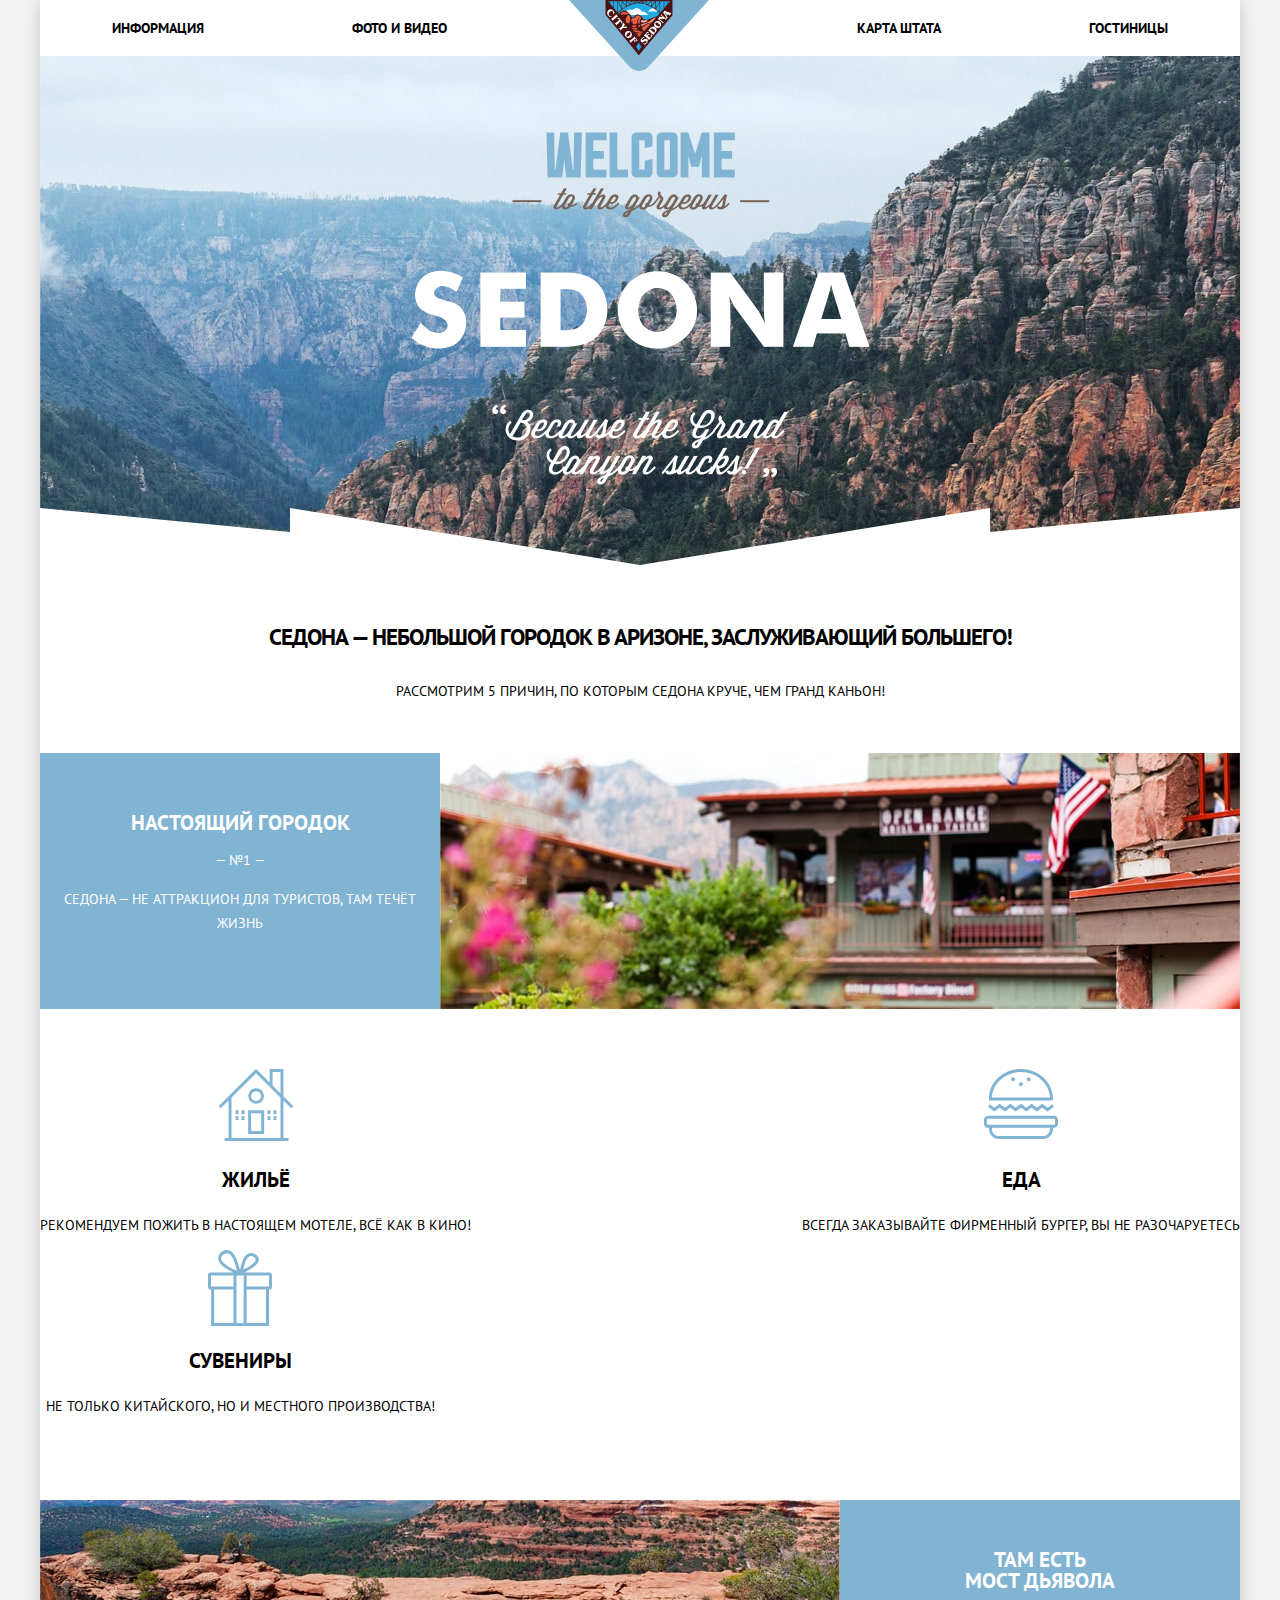
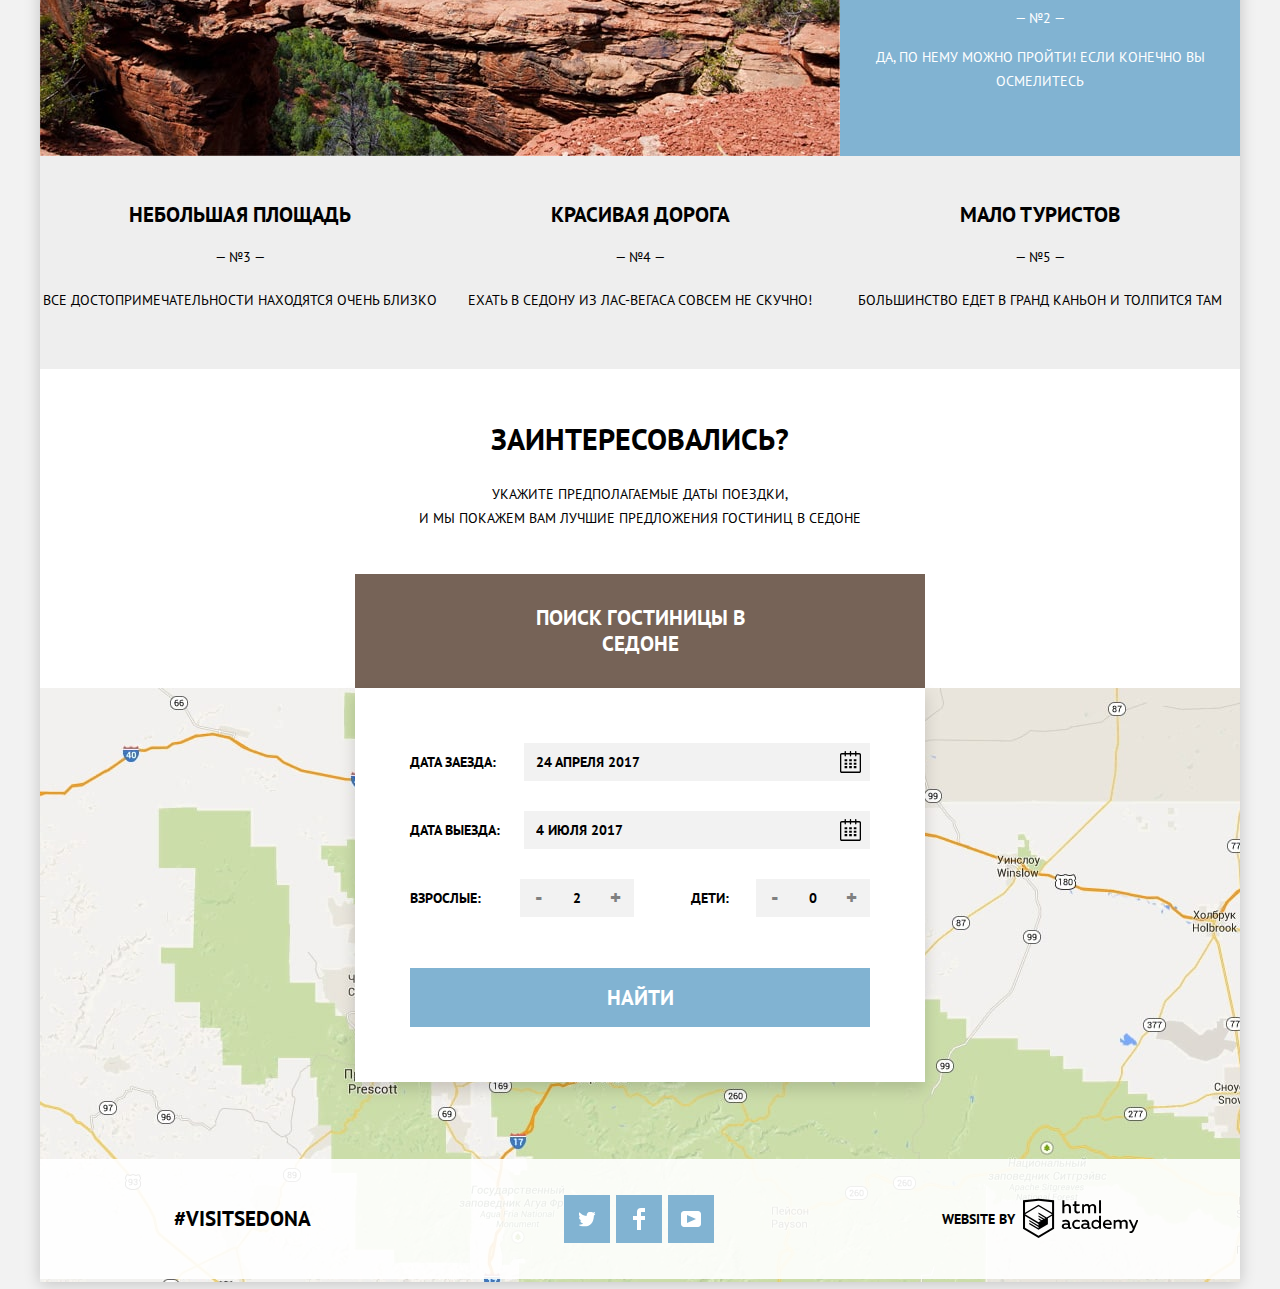
==== commit 79829889: "Б14, Б15, Б16" ====
--- a/index.html
+++ b/index.html
@@ -14,7 +14,7 @@
           <li class="site-page"><a href="info.html">Информация</a></li>
           <li class="site-page"><a href="galery.html">Фото и видео</a></li>
         </ul>
-        <a class="logo site-page"><img src="img/logo-min.png" alt="Логотип" width="140" height="71"></a>
+        <a class="logo site-page"><img src="img/logo.svg" alt="Логотип" width="140" height="71"></a>
         <ul class="site-navigation site-navigation-right">
           <li class="site-page"><a href="map.html">Карта штата</a></li>
           <li class="site-page"><a href="catalogs.html">Гостиницы</a></li>
@@ -28,8 +28,7 @@
         
       </section>
       <section class="welcome-info">
-        <h1 class="welcome-title">Седона — небольшой городок в Аризоне,<br>
-        заслуживающий большего!</h1>
+        <h1 class="welcome-title">Седона — небольшой городок в Аризоне, заслуживающий большего!</h1>
         <h2 class="visually-hidden">5 причин посетить Седону</h2>
         <p class="welcome-text">Рассмотрим 5 причин, по которым Седона круче, чем Гранд Каньон!</p>
       </section>
@@ -38,29 +37,24 @@
         
         <section class="reason-first">
           <section class="reason-first-block">
-            <h3 class="reason-first-title">Настоящий<br>
-            городок</h3>
+            <h3 class="reason-first-title">Настоящий городок</h3>
             <p class="reason-first-text">— №1 —</p>
-            <p class="reason-first-text">Седона — не аттракцион для туристов,<br>
-            там течёт жизнь</p>
+            <p class="reason-first-text">Седона — не аттракцион для туристов, там течёт жизнь</p>
           </section>
           <img class="reason-first-img" src="img/feature-picture-min.jpg" alt="Городок Седона" width="800" height="256">
         </section>
         <ul class="reasons-list">
           <li class="reason-item reason-hostel">
             <h3 class="reason-item-title">Жильё</h3>
-            <p class="reason-item-text">Рекомендуем пожить в настоящем<br>
-            мотеле, всё как в кино!</p>
+            <p class="reason-item-text">Рекомендуем пожить в настоящем мотеле, всё как в кино!</p>
           </li>
           <li class="reason-item reason-food">
             <h3 class="reason-item-title">Еда</h3>
-            <p class="reason-item-text">Всегда заказывайте фирменный бургер,<br>
-            вы не разочаруетесь</p>
+            <p class="reason-item-text">Всегда заказывайте фирменный бургер, вы не разочаруетесь</p>
           </li>
           <li class="reason-item reason-souvenir">
             <h3 class="reason-item-title">Сувениры</h3>
-            <p class="reason-item-text">Не только китайского, но и местного<br>
-            производства!</p>
+            <p class="reason-item-text">Не только китайского, но и местного производства!</p>
           </li>
         </ul>
         
@@ -69,32 +63,25 @@
             <h3 class="reason-second-title">Там есть<br>
             Мост дьявола</h3>
             <p class="reason-second-text">— №2 —</p>
-            <p class="reason-second-text">Да, по нему можно пройти! Если конечно <br>
-            вы осмелитесь</p>
+            <p class="reason-second-text">Да, по нему можно пройти! Если конечно вы осмелитесь</p>
           </section>
           <img class="reason-second-img" src="img/devil's-bridge-min.jpg" alt="Мост дьявола" width="800" height="256">
         </section>
         <ul class="reasons-list2">
           <li class="reason-list2-item">
-            <h3 class="reason-list2-title">Небольшая<br>
-            площадь</h3>
+            <h3 class="reason-list2-title">Небольшая площадь</h3>
             <p class="reason-list2-text">— №3 —</p>
-            <p class="reason-list2-text">Все достопримечательности<br>
-            находятся очень близко</p>
+            <p class="reason-list2-text">Все достопримечательности находятся очень близко</p>
           </li>
           <li class="reason-list2-item">
-            <h3 class="reason-list2-title">Красивая<br>
-            дорога</h3>
+            <h3 class="reason-list2-title">Красивая дорога</h3>
             <p class="reason-list2-text">— №4 —</p>
-            <p class="reason-list2-text">Ехать в Седону из Лас-Вегаса совсем<br>
-            не скучно!</p>
+            <p class="reason-list2-text">Ехать в Седону из Лас-Вегаса совсем не скучно!</p>
           </li>
           <li class="reason-list2-item">
-            <h3 class="reason-list2-title">Мало<br>
-            туристов</h3>
+            <h3 class="reason-list2-title">Мало туристов</h3>
             <p class="reason-list2-text">— №5 —</p>
-            <p class="reason-list2-text">Большинство едет в гранд каньон<br>
-            и толпится там</p>
+            <p class="reason-list2-text">Большинство едет в гранд каньон и толпится там</p>
           </li>
         </ul>
       </section>
--- a/css/style.css
+++ b/css/style.css
@@ -514,7 +514,6 @@
 	font-weight: 700;
 	font-size: 16px;
 	line-height: 21px;
-	margin-bottom: 22px;
 }
 
 .selection fieldset {
@@ -971,11 +970,13 @@
 	text-align: center;
 	font-size: 21px;
 	line-height: 26px;
+	margin-left: 32px;
 }
 
 .social{
 	padding: 0;
 	margin: 0;
+	padding-left: 46px;
 
 	display: flex;
 }
@@ -1055,6 +1056,7 @@
 	color: #000000;
 	display: flex;
 	align-items: center;
+	padding-left: 21px;
 }
 
 .htmlacademy-img{
@@ -1193,4 +1195,14 @@
 	display: flex;
 	justify-content: space-between;
 	width: 37%;
+}
+
+.selection-title-cost {
+	margin-bottom: 7px;
+
+}
+
+.selection-title {
+	margin-bottom: 22px;
+
 }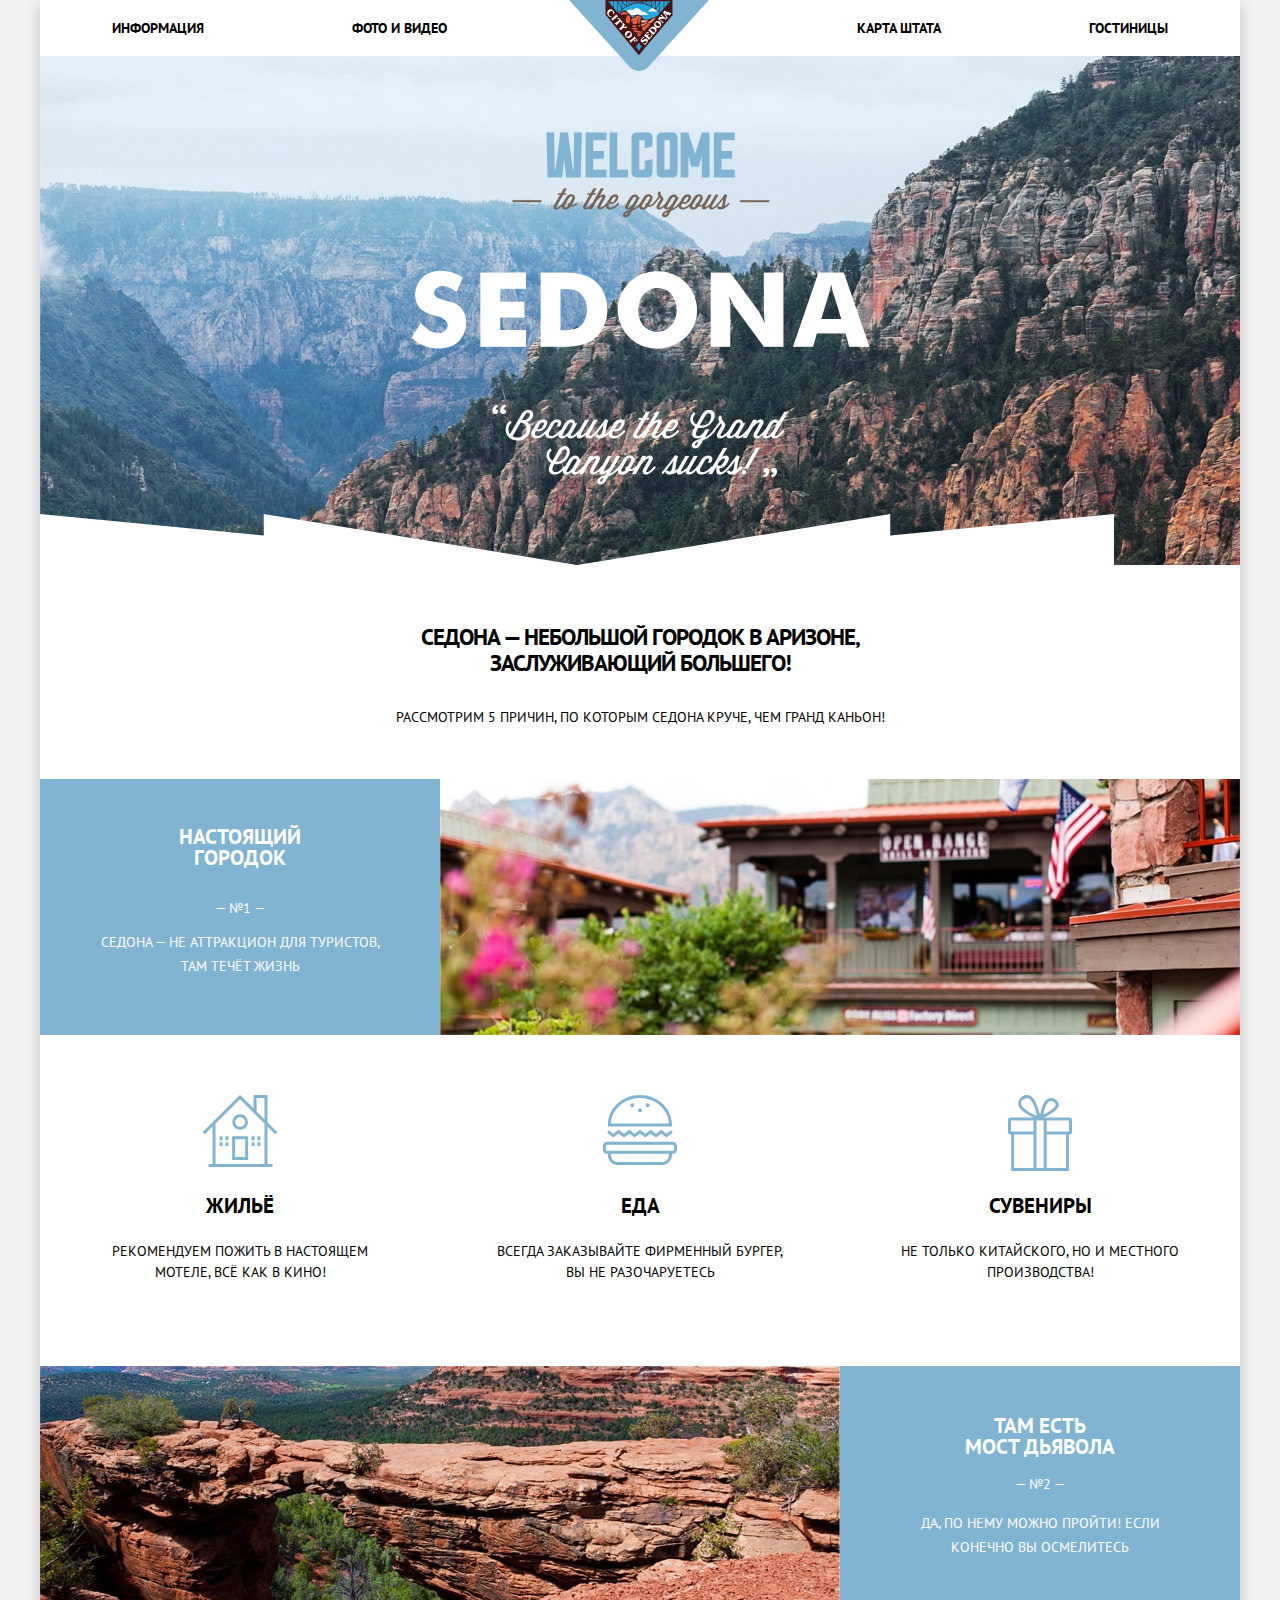
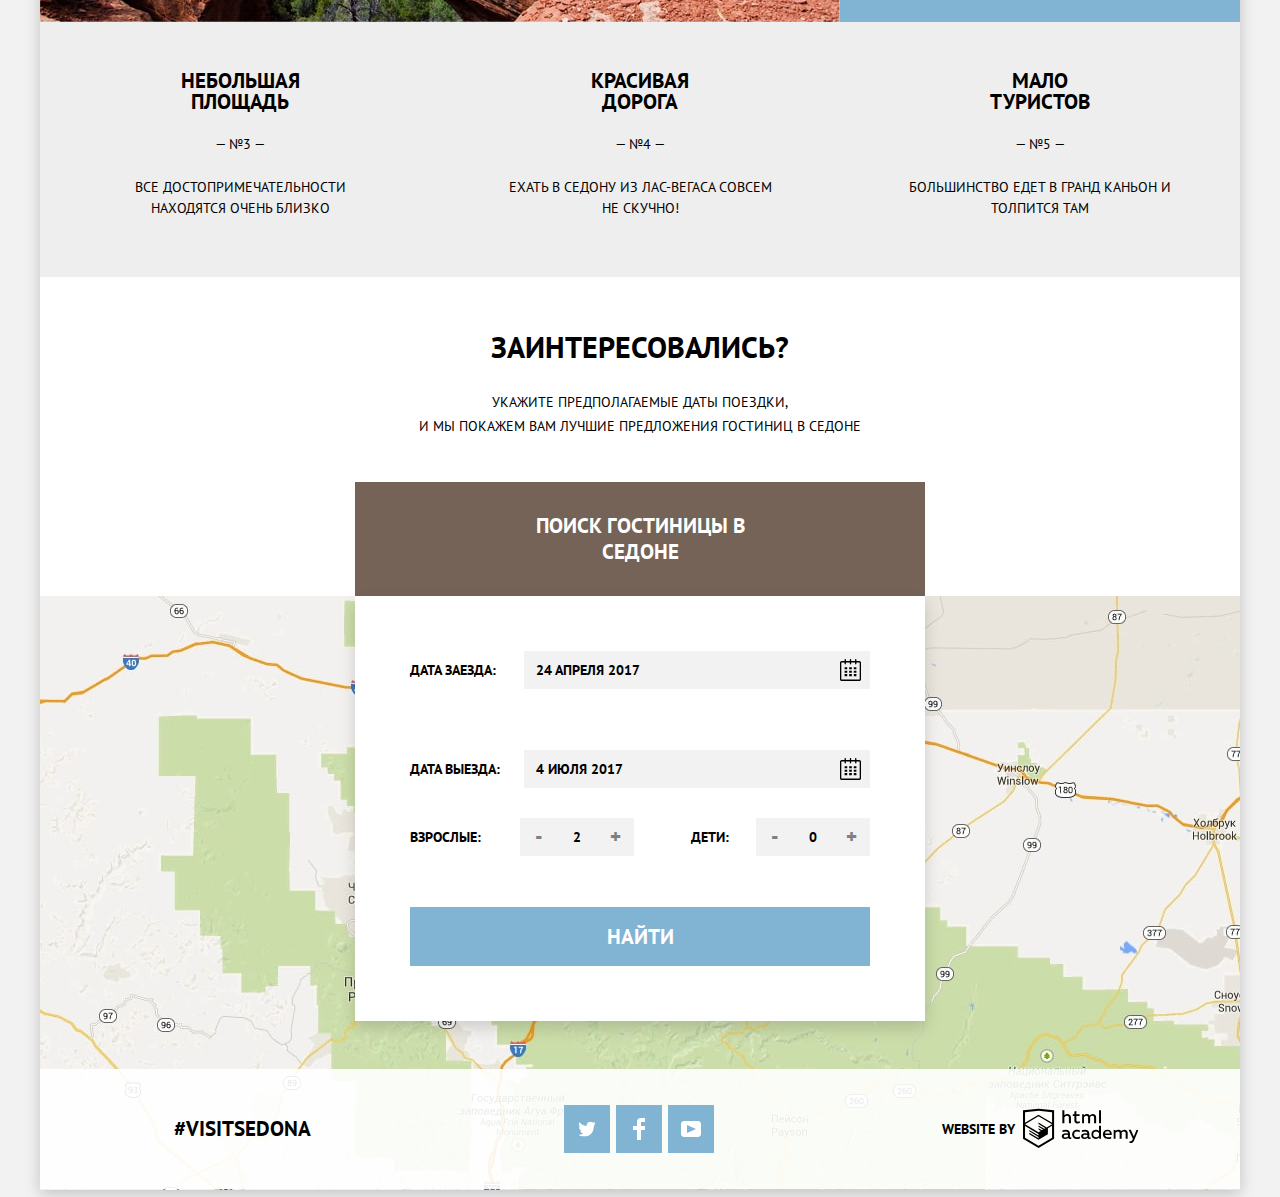
==== commit 131cd20d: "полигон" ====
--- a/index.html
+++ b/index.html
@@ -96,6 +96,7 @@
             <p class="block-arrival">
               <label for="arrival-date">Дата заезда:</label>
               <input class="date input" type="text" name="arrival-date" value="" id="arrival-date" placeholder="24 апреля 2017">
+              <button class="btn btn-date date">календарь</button>
             </p>
             <p class="block-departure">
               <label for="date-of-departure">Дата выезда:</label>
--- a/css/style.css
+++ b/css/style.css
@@ -8,14 +8,12 @@
 	padding: 0;
 	margin: 0 auto;
 
-
 	font-family: "PT Sans", Arial, sans-serif;
 	font-size: 14px;
 	line-height: 24px;
 	font-weight: 700;
 	color: #000000;
 	text-transform: uppercase;
-
  
 	background-position: top center;
 	background-repeat: no-repeat;
@@ -81,21 +79,17 @@
 	margin-left: -26px;
 }
 
-
-.current-page a{
+.current-page a {
 	color: #766357;
 }
 
 .welcome {
 	width: 100%;
 	height: 565px;
-	background-image:
-	url("../img/polygon.svg"),
-	url("../img/bg.jpg");
+
+	background-image: url("../img/bg.jpg");
 	background-repeat: no-repeat;
-	
-	background-position: center bottom,
-	top;
+	background-position: top;
 	background-color: #f2f2f2;
 
 	display: flex;
@@ -103,17 +97,36 @@
 	align-items: center;
 	
 	margin-top: -56px;
-}
-
-.welcome-title{
+	position: relative;
+}
+
+.welcome::before {
+	content: " ";
+	width: 100%;
+	height: 51px;
+
+	background-image: url("../img/polygon.svg");
+	background-repeat: no-repeat;
+}
+
+.welcome::before {
+	position: absolute;
+	bottom: 0;
+	left: 50%;
+	transform: translateX(-50%);
+}
+
+.welcome-title {
     text-align: center;
     font-size: 23px;
     line-height: 26px;
-    margin: 0;
+    margin: 0 auto;
     padding-top: 59px;
     margin-bottom: 28px;
     letter-spacing: -1px;
+    max-width: 442px;
 } 
+
 .welcome-text {
     margin-top: 0;
     margin-bottom: 49px;
@@ -146,13 +159,15 @@
   overflow: hidden;
 }
 
-.reasons h3{
+.reasons h3 {
 	font-size: 21px;
-	line-height: 21px;
-	margin: 0px;
-}
-
-.reason-first{
+    line-height: 21px;
+    margin: 0 auto;
+    max-width: 155px;
+    align-self: center;
+}
+
+.reason-first {
 	background-color: #81b3d2;
 
 	color: #ffffff;
@@ -160,27 +175,31 @@
 
 	display: flex;
 	justify-content: space-between;
+	align-items: center;
 }
 
 .reason-first-block {
-	align-self: center;
-	margin:auto;
-
 	display: flex;
 	flex-direction: column;
 	flex-grow: 1;
+	align-self: center;
+	margin: 0 60px;
+
 	
 	justify-content: space-between;
 }
 
 .reason-first-text {
 	font-weight: 300;
-	margin: 0;
-	margin-bottom: 15px;
-}
-
-.reason-first-title{
-	padding-bottom: 15px;
+    line-height: 24px;
+    margin: 0 auto;
+    max-width: 282px;
+    margin-bottom: 10px;
+}
+
+.reason-first-title {
+	padding-bottom: 28px;
+	align-self: center;
 }
 
 .reason-second {
@@ -211,11 +230,15 @@
 	font-weight: 300;
 	margin: 0;
 	margin-bottom: 15px;
-	
-}
-
-.reason-second-title{
+	max-width: 305px;
+	align-self: center;
+}
+
+.reason-second-title {
 	padding-bottom: 15px;
+	font-weight: 700;
+	align-self: center;
+	max-width: 115px;
 }
 
 .reasons-list {
@@ -227,7 +250,7 @@
 	text-align: center;
 	display: flex;
 	background-color: #ffffff;
-	justify-content: space-between;
+	justify-content: space-around;
 	flex-wrap: wrap;
 	padding: 60px 0;
 	margin-bottom: 9px;
@@ -236,12 +259,13 @@
 .reason-item {
 	font-weight: 300;
 	font-size: 14px;
+
 	line-height: 21px;
 	padding-top: 100px;
 	position: relative;
 
 	align-self: center;
-	min-width: 400px;
+	width: 290px;
 	box-sizing: border-box;
 }
 
@@ -251,46 +275,43 @@
 	margin-bottom: 25px;
 }
 
-.reason-hostel::before{
+
+
+.reason-hostel::before {
 	content: " ";
 	width: 75px;
 	height: 72px;
 	
 	background-image: url("../img/icon-1.svg");
 	background-repeat: no-repeat;
-
-	position: absolute;
-	top: 0;
-    transform: translateX(-50%);
-}
-
-.reason-food::before{
+}
+
+.reason-food::before {
 	content: " ";
 	width: 74px;
 	height: 70px;
 
 	background-image: url("../img/icon-3.svg");
 	background-repeat: no-repeat;
-
-    position: absolute;
-	top: 0;
-    transform: translateX(-50%);
-}
-
-.reason-souvenir::before{
+}
+
+.reason-souvenir::before {
 	content: " ";
 	width: 64px;
 	height: 76px;
 
 	background-image: url("../img/icon-2.svg");
 	background-repeat: no-repeat;
-
-    position: absolute;
+}
+
+.reason-item::before {
+	position: absolute;
 	top: 0;
-    transform: translateX(-50%);
-}
-
-.reasons-list2{
+	left: 50%;
+	transform: translateX(-50%);
+}
+
+.reasons-list2 {
 	color: #000000;
 	text-align: center;
 	padding: 0;
@@ -306,17 +327,16 @@
 	flex-wrap: wrap;
 }
 
-.reason-list2-item{
+.reason-list2-item {
+	display: flex;
+	flex-direction: column;
+	justify-content: space-between;
+	box-sizing: border-box;
+
+	max-width: 264px;
 	margin: auto;
 	margin-top: 48px;
 	margin-bottom: 58px;
-	
-	display: flex;
-	flex-direction: column;
-	justify-content: space-between;
-	box-sizing: border-box;
-
-	min-width: 400px;
 }
 
 .reason-list2-text {
@@ -325,9 +345,10 @@
 	line-height: 21px;
 	padding-top: 22px;
 	margin: 0;
-}
-
-.search{
+	max-width: 265px;
+}
+
+.search {
 	text-align: center;
 	position: relative;
 	margin: 0;
@@ -337,17 +358,15 @@
 	width: 570px;
 	margin: 0 auto;
 	position: relative;
-
-}
-
-.search-title{
+}
+
+.search-title {
 	margin-top: 52px;
-    /* margin-bottom: 22px; */
     font-size: 30px;
     line-height: 36px;
 }
 
-.search-text{
+.search-text {
     font-weight: 300;
     margin-top: 0px;
     margin-bottom: 44px;
@@ -414,8 +433,6 @@
 	padding: 0 12px;
 	text-align: left;
 
-
-
 	box-sizing: border-box;
 }
 
@@ -428,7 +445,7 @@
 	width: 50%;
 }
 
-.block-adult{
+.block-adult {
 	justify-content: flex-start;
 }
 
@@ -443,27 +460,22 @@
 
 .adult-title,
 .children-title {
-	
 	justify-content: flex-start;
 }
 
-.adult-title{
+.adult-title {
 	margin-right: 39px;
-
 }
 
 .children-title {
-	
 	margin-right: 27px;
 }
 
-
 .input::placeholder {
 	color: #000000;
-
-}
-
-.input:hover{
+}
+
+.input:hover {
 	color: #000000;
 	background-color: #ebebeb;
 
@@ -493,7 +505,6 @@
 	background-size: 21px 22px;
 	background-position: 316px;
 }
-
 
 .selection {
 	background-image: url("../img/filter-background-min.jpg");
@@ -507,7 +518,6 @@
 	color: #ffffff;
     padding-top: 27px;
     padding-bottom: 12px;
-
 }
 
 .selection legend {
@@ -527,7 +537,6 @@
 	flex-direction: row;
 	justify-content: space-between;
 	flex-wrap: wrap;
-
 }
 
 .selection-type {
@@ -539,11 +548,10 @@
 	position: relative;
 	padding-left: 36px;
 	cursor: pointer;
-
 }
 
 .name-checkbox input[type="checkbox"]:focus + .checkbox::before,
-.name-checkbox input[type="checkbox"]:focus + .checkbox::after{
+.name-checkbox input[type="checkbox"]:focus + .checkbox::after {
 	content: "";
 	border-color: blue;
 	outline: thin dotted;
@@ -562,7 +570,6 @@
 	height: 23px;
 
 	background-image: url("../img/checkbox-off-white.svg");
-
 }
 
 .name-checkbox input[type="checkbox"]:checked + .checkbox::before,
@@ -589,8 +596,8 @@
 	height: 23px;
 
 	background-image: url("../img/checkbox-off-disabled.svg");
-
-}
+}
+
 .name-checkbox input[type="checkbox"]:disabled:checked + .checkbox::before,
 .name-checkbox input[type="checkbox"]:disabled:checked + .checkbox::after {
 	content: " ";
@@ -603,14 +610,13 @@
 	height: 23px;
 
 	background-image: url("../img/checkbox-on-disabled.svg");
-
-}
-
-.find-sort{
+}
+
+.find-sort {
 	background-color: #ffffff;
 }
 
-.results-list{
+.results-list {
 	list-style: none;
 	background-color: #f2f2f2;
 	padding: 0;
@@ -621,7 +627,7 @@
 	justify-content: space-around;
 }
 
-.result-item{
+.result-item {
 	background-color: #ffffff;
 
 	display: flex;
@@ -637,12 +643,10 @@
 
 .result-item p {
 	margin: 0;
-
-}
-
-.result-title a{
-	color: #000000;
-
+}
+
+.result-title a {
+	color: #000000;
 }
 
 .block {
@@ -664,11 +668,12 @@
 	flex-wrap: wrap;
 	
 	vertical-align: middle;
-
-}
+}
+
 .result-info .rate {
 	text-align: center;
 	margin-left: auto;
+	align-self: flex-end;
 }
 
 .result-info a {
@@ -678,23 +683,23 @@
 
 .result-name {
 	display: flex;
-	justify-content: flex-end;
-}
-
-.result-title{
+	justify-content: space-between;
+}
+
+.result-title {
 	margin: 0;
 	margin-right: auto;
 }
 
-.result-title:hover a{
+.result-title:hover a {
 	color: #81b3d2;
 }
 
-.result-title:active a{
+.result-title:active a {
 	color: rgba(0, 0, 0, 0.3); 
 }
 
-.result-text{
+.result-text {
 	font-weight: 300;
     display: flex;
     flex-direction: column;
@@ -712,7 +717,7 @@
 	margin-left: auto;
 }
 
-.rate{
+.rate {
     background-color: #f2f2f2;
     font-weight: 300;
     color: #666666;
@@ -735,11 +740,11 @@
 	cursor: pointer;
 }
 
-.btn:hover{
+.btn:hover {
 	background-color: #604e43;
 }
 
-.btn:active{
+.btn:active {
 	background-color: #503e33;
 	color: rgba(255, 255, 255, 0.3);
 }
@@ -749,16 +754,16 @@
 	text-transform: uppercase;
 }
 
-.btn-info:hover{
+.btn-info:hover {
 	background-color: #669ec0;
 }
 
-.btn-info:active{
+.btn-info:active {
 	background-color: #5496bd;
 	color: rgba(255, 255, 255, 0.3);
 }
 
-.btn-search{
+.btn-search {
     padding: 31px 140px;
     font-family: "PT Sans", Arial, sans-serif;
     font-size: 21px;
@@ -770,7 +775,7 @@
     width: 100%;
 }
 
-.btn-form{
+.btn-form {
 	background-color: #81b3d2;
 	text-transform: uppercase;
 	padding: 19px;
@@ -780,16 +785,16 @@
 	margin-top: 21px;
 }
 
-.btn-form:hover{
+.btn-form:hover {
 	background-color: #669ec0;
 }
 
-.btn-form:active{
+.btn-form:active {
 	background-color: #5496bd;
 	color: rgba(255, 255, 255, 0.3);
 }
 
-.btn-reservation{
+.btn-reservation {
 	background-color: #766357;
 }
 
@@ -801,7 +806,7 @@
     font-weight: 700;
 }
 
-.btn-show{
+.btn-show {
 	display: block;
 	border: solid 2px #ffffff;
 	border-radius: 2px;
@@ -813,18 +818,15 @@
 	text-transform: uppercase;
 	margin: 0 auto;
 	padding: 6px 35px;
-
-
-}
-
-.btn-show:active{
+}
+
+.btn-show:active {
 	background-color: transparent;
 }
 
 .btn-show:hover {
 	background-color: #ffffff;
 	color: #000000;
-
 }
 
 .btn-less,
@@ -839,7 +841,7 @@
 }
 
 .btn-less:hover,
-.btn-more:hover  {
+.btn-more:hover {
 	background-color: #ebebeb;
 	color: #000000;
 }
@@ -850,14 +852,28 @@
 	color: #81b3d2;
 }
 
-.sorting{
+.btn-data {
+	background-color: #f2f2f2;
+	z-index: 2;
+	position: absolute;
+}
+
+.btn-data:hover {
+
+}
+
+.btn-data:active {
+
+}
+
+.sorting {
 	font-weight: 300;
 	color: #000000;
 
 	font-size: 12px;
 }
 
-.sorting-type{
+.sorting-type {
 	display: flex;
 	list-style: none;
 	margin-left: 25px;
@@ -866,12 +882,11 @@
     margin-left: 25px;
 }
 
-.sorting-type li{
+.sorting-type li {
 	margin-right: 40px;
 }
 
-
-.sorting-type-item a{
+.sorting-type-item a {
 	color: rgba(0, 0, 0, 0.3);
 	border-bottom: 1px dashed #81b3d2;
 	font-size: 12px;
@@ -879,40 +894,39 @@
 	font-weight: 300;
 }
 
-.sorting-type-item:hover a{
+.sorting-type-item:hover a {
 	color: #81b3d2;
-	
-}
-
-.sorting-type-item:active a{
+}
+
+.sorting-type-item:active a {
 	color: #000000;
 	border-bottom: 0px dashed rgba(0, 0, 0, 0);
 }
 
-.find{
+.find {
 	color: #000000;
 	font-size: 21px;
 	line-height: 26px;
 	font-weight: 700;
 }
 
-.dir{
+.dir {
 	fill: #cacaca;
 }
 
-.dir:hover{
+.dir:hover {
 	fill: #000000;
 }
 
-.dir:active{
+.dir:active {
 	fill: #81b3d2;
 }
 
-.active svg{
+.active svg {
 	fill: #81b3d2;
 }
 
-.active a{
+.active a {
 	color: #81b3d2;
 	border-bottom: 0px dashed rgba(0, 0, 0, 0);
 }
@@ -951,7 +965,7 @@
     padding: 0;
 }
 
-.info-footer{
+.info-footer {
 	background-color: rgba(255, 255, 255, 0.9);
 
 	display: flex;
@@ -961,32 +975,32 @@
 }
 
 .footer-index {
-	margin-top: -130px;
+	margin-top: -128px;
 	z-index: 1;
 	position: relative;
 }
 
-.info-hashtag{
+.info-hashtag {
 	text-align: center;
 	font-size: 21px;
 	line-height: 26px;
 	margin-left: 32px;
 }
 
-.social{
+.social {
 	padding: 0;
 	margin: 0;
 	padding-left: 46px;
 
 	display: flex;
 }
-.social li{
+.social li {
 	list-style: none;
 	text-align: center;
 	padding: 0;
 }
 
-.social-contact a{
+.social-contact a {
 	display: block;
 	width: 46px;
 	height: 48px;
@@ -997,7 +1011,7 @@
 	background-color: #81b3d2;
 }
 
-.twit::before{
+.twit::before {
 	content: " ";
 	width: 17px;
 	height: 15px;
@@ -1012,7 +1026,7 @@
 	background-size: 17px 15px;
 }
 
-.facebook::before{
+.facebook::before {
 	content: " ";
 	width: 12px;
 	height: 22px;
@@ -1026,7 +1040,7 @@
 	background-repeat: no-repeat;
 }
 
-.youtube::before{
+.youtube::before {
 	content: " ";
 	width: 20px;
 	height: 16px;
@@ -1040,15 +1054,15 @@
 	background-repeat: no-repeat;
 }
 
-.social-contact:hover a{
+.social-contact:hover a {
 	background-color: #669ec0;
 }
 
-.social-contact:active a{
+.social-contact:active a {
 	background-color: #5496bd;
 }
 
-.social-contact:active::before a{
+.social-contact:active::before a {
 	opacity: 0.3;
 }
 
@@ -1059,16 +1073,16 @@
 	padding-left: 21px;
 }
 
-.htmlacademy-img{
+.htmlacademy-img {
 	fill: black;
 	margin-left: 8px;
 }
 
-.htmlacademy-img:hover{
+.htmlacademy-img:hover {
 	fill: #81b3d2;
 }
 
-.htmlacademy-img:active{
+.htmlacademy-img:active {
 	fill: #bdbbbc;
 }
 
@@ -1080,129 +1094,128 @@
 }
 
 .selection-cost {
-  
- 
-  color: #ffffff;
-  text-transform: uppercase;
+	color: #ffffff;
+	text-transform: uppercase;
 }
 
 .selection-title {
-  margin-bottom: 9px;
-
-  font-weight: 600;
-  font-size: 16px;
-  line-height: 21px;
+	margin-bottom: 9px;
+	font-weight: 600;
+	font-size: 16px;
+	line-height: 21px;
 }
 
 .price-controls {
-  position: relative;
-  
-  height: 36px;
-  margin-bottom: 20px;
-  
-  font-size: 0;
-
-  border: 2px solid #ffffff;
-  border-radius: 2px;
+	position: relative;
+	height: 36px;
+	margin-bottom: 20px;
+
+	font-size: 0;
+	border: 2px solid #ffffff;
+	border-radius: 2px;
 }
 
 .price-controls::after {
-  content: "";
-  position: absolute;
-  top: 50%;
-  left: 50%;
-
-  width: 2px;
-  height: 22px;
-
-  background: #ffffff;
-  transform: translate(-50%, -50%);
+	content: "";
+	position: absolute;
+	top: 50%;
+	left: 50%;
+	width: 2px;
+	height: 22px;
+
+	background: #ffffff;
+	transform: translate(-50%, -50%);
 }
 
 .price-controls label {
-  display: inline-block;
-
-  font-size: 14px;
-  line-height: 38px;
-  vertical-align: top;
-
-  cursor: pointer;
+	display: inline-block;
+	font-size: 14px;
+	line-height: 38px;
+	vertical-align: top;
+
+	cursor: pointer;
 }
 
 .price-controls .min-price,
 .price-controls .max-price {
-  width: 90px;
-  padding-left: 65px;
+	width: 90px;
+	padding-left: 65px;
 }
 
 .price-controls input {
-  width: 50px;
-  margin: 0;
-
-  color: inherit;
-  font: inherit;
-
-  background: none;
-  border: none;
+	width: 50px;
+	height: 38px;
+	margin: 0;
+
+	color: inherit;
+	font: inherit;
+
+	background: none;
+
+	border: none;
 }
 
 .range-controls {
-  position: relative;
-
-  margin-bottom: 32px;
+	position: relative;
+
+	margin-bottom: 32px;
 }
 
 .range-controls .scale {
-  height: 2px;
-
-  background: rgba(255, 255, 255, 0.3);
+	height: 2px;
+	background: rgba(255, 255, 255, 0.3);
 }
 
 .range-controls .bar {
-  width: 80%;
-  height: 2px;
-
-  background: #ffffff;
+	width: 80%;
+	height: 2px;
+
+	background: #ffffff;
 }
 
 .range-toggle {
-  position: absolute;
-  top: -9px;
-  
-  width: 4px;
-  height: 4px;
-
-  background: #ababab;
-  border: 8px solid #ffffff;
-  border-radius: 50%;
-  box-shadow: 0 2px 1px 0 rgba(0, 1, 1, 0.2);
-  cursor: pointer;
+	position: absolute;
+	top: -9px;
+
+	width: 4px;
+	height: 4px;
+
+	background: #ababab;
+	border: 8px solid #ffffff;
+	border-radius: 50%;
+	box-shadow: 0 2px 1px 0 rgba(0, 1, 1, 0.2);
+
+	cursor: pointer;
 }
 
 .range-toggle:hover {
-  background: #1c4f80;
+	background: #1c4f80;
 }
 
 .range-toggle-min {
-  left: 0;
+	left: 0;
 }
 
 .range-toggle-max {
-  left: 80%;
+	left: 80%;
 }
 
 .checkbox-area {
 	display: flex;
-	justify-content: space-between;
-	width: 37%;
+	margin-right: 348px;
 }
 
 .selection-title-cost {
 	margin-bottom: 7px;
-
 }
 
 .selection-title {
 	margin-bottom: 22px;
-
+}
+
+.selection-infrastructure {
+	margin-left: 0;
+	margin-right: 118px;
+
+	align-self: flex-start;
 }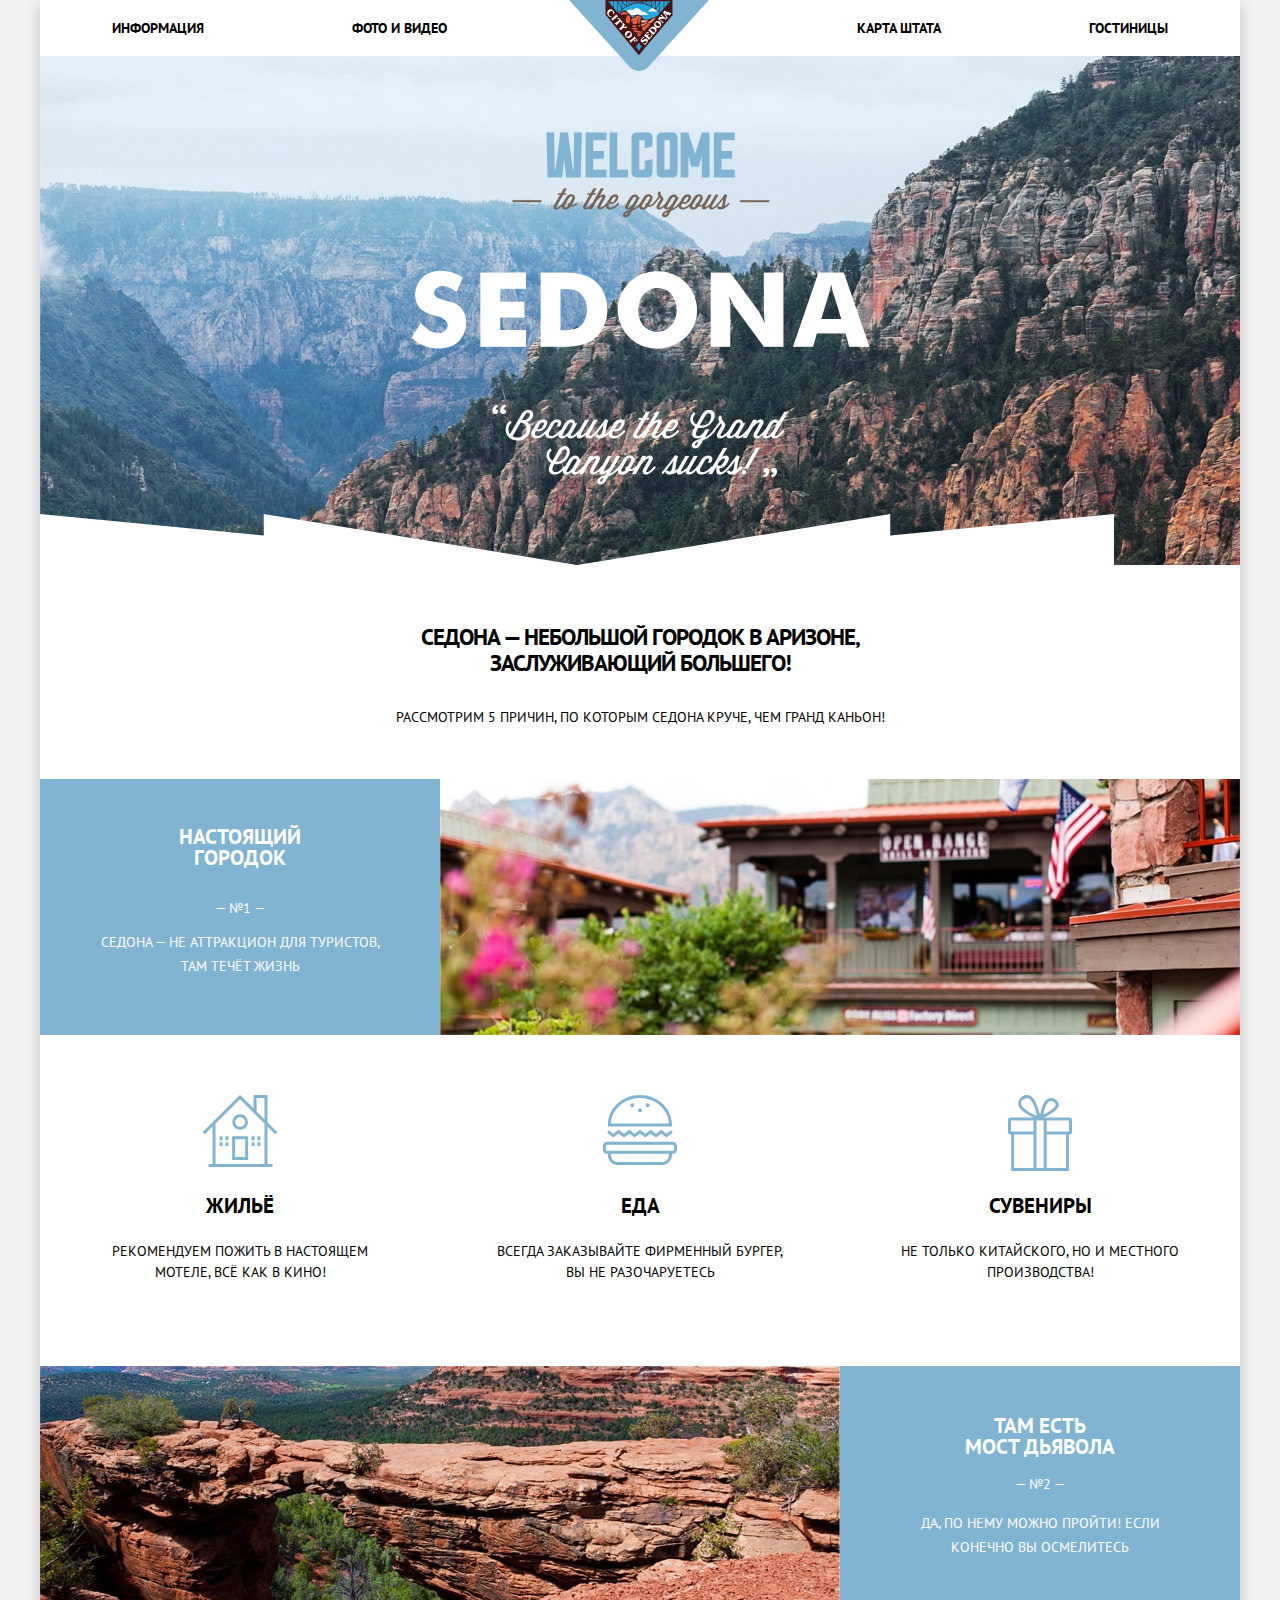
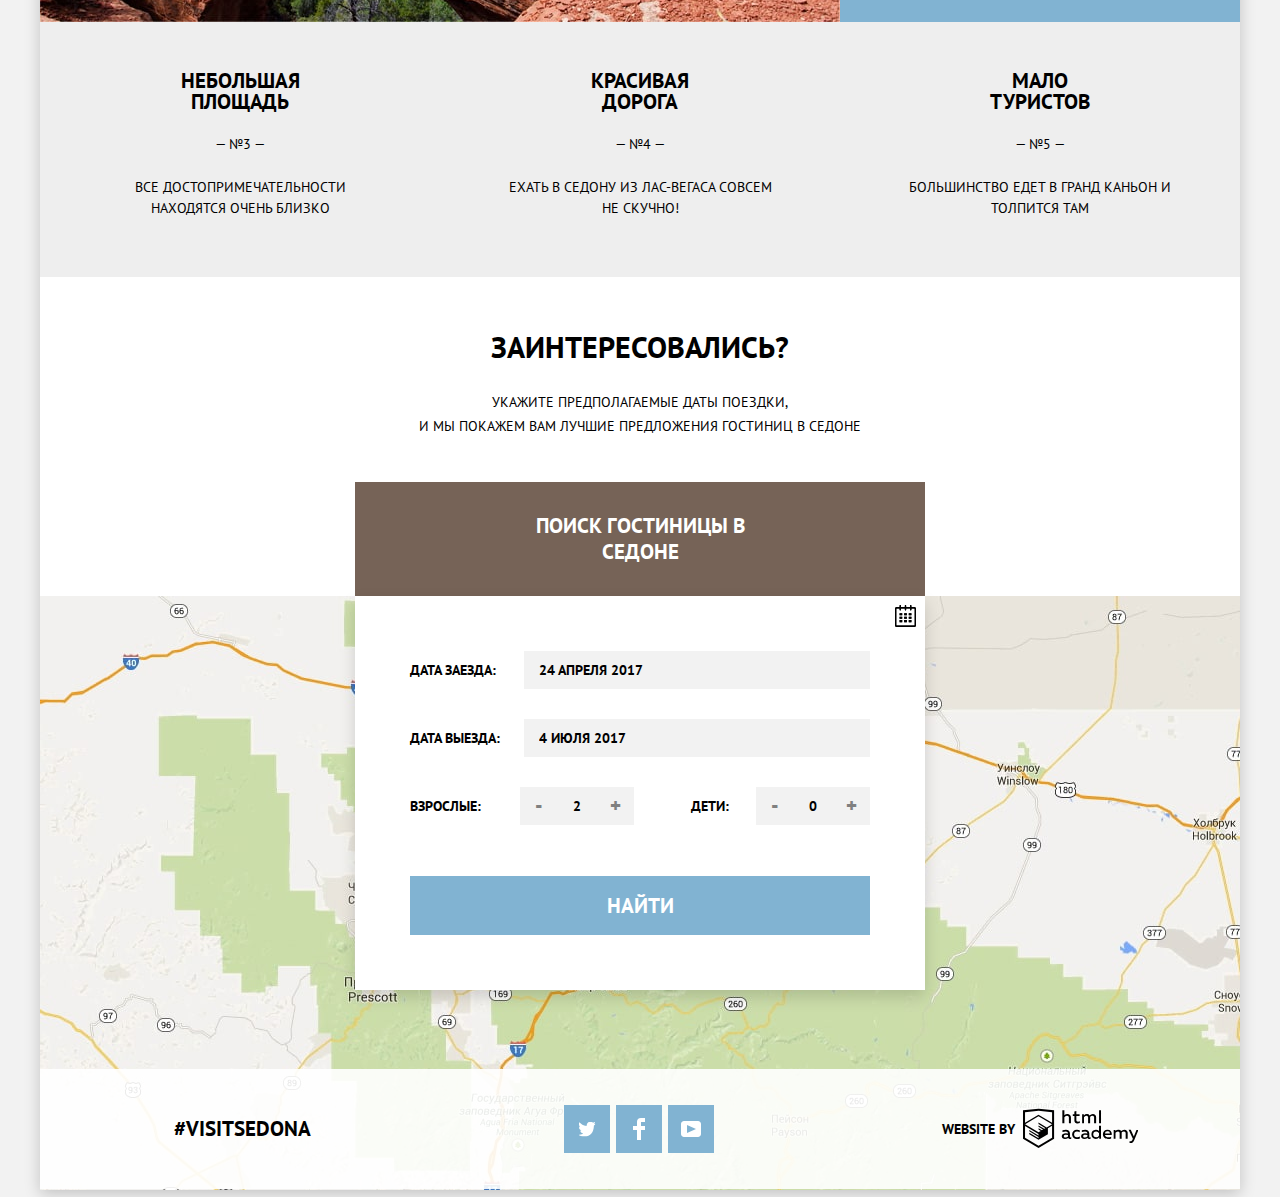
==== commit e008ff15: "календари" ====
--- a/index.html
+++ b/index.html
@@ -95,12 +95,13 @@
           <form class="search-field" action="https://echo.htmlacademy.ru" method="post" >
             <p class="block-arrival">
               <label for="arrival-date">Дата заезда:</label>
-              <input class="date input" type="text" name="arrival-date" value="" id="arrival-date" placeholder="24 апреля 2017">
-              <button class="btn btn-date date">календарь</button>
+              <input class="input input-data" type="text" name="arrival-date" value="" id="arrival-date" placeholder="24 апреля 2017">
+              <div class="date"></div>
             </p>
             <p class="block-departure">
               <label for="date-of-departure">Дата выезда:</label>
-              <input class="date input" type="text" name="date-of-departure" value="" id="date-of-departure" placeholder="4 июля 2017">
+              <input class="input input-data" type="text" name="date-of-departure" value="" id="date-of-departure" placeholder="4 июля 2017">
+              <div class="date"></div>
             </p>
             
             <p class="block-adult">
--- a/css/style.css
+++ b/css/style.css
@@ -399,6 +399,7 @@
 	font-size: 14px;
 	line-height: 24px;
 	padding: 0;
+
 	color: #000000;
 	text-align: center;
 	text-transform: uppercase;
@@ -430,8 +431,10 @@
 .block-departure input {
 	min-width: 346px;
 	
-	padding: 0 12px;
+	padding: 0;
 	text-align: left;
+	padding-right: 32px;
+	padding-left: 15px;
 
 	box-sizing: border-box;
 }
@@ -478,32 +481,39 @@
 .input:hover {
 	color: #000000;
 	background-color: #ebebeb;
-
-	background-image: url("../img/calendar-1.svg");
-	background-repeat: no-repeat;
-	
-	background-size: 21px 22px;
-	background-position: 316px;
 }
 
 .input:focus {
 	color: #000000;
 	background-color: #ffffff;
 	border: solid 2px #e5e5e5;
-
+}
+
+/*календари*/
+.block-departure {
+	position: relative;
+}
+
+.date {
+	width: 21px;
+	height: 22px;
+	position: absolute;
+	background-image: url("../img/calendar.svg");
+	background-repeat: no-repeat;
+	
+	right: 9px;
+	top: 9px;
+}
+
+.date:focus {
 	background-image: url("../img/calendar-2.svg");
 	background-repeat: no-repeat;
-	
-	background-size: 21px 22px;
-	background-position: 316px;
-}
-
-.date {
-	background-image: url("../img/calendar.svg");
-	background-repeat: no-repeat;
-	
-	background-size: 21px 22px;
-	background-position: 316px;
+}
+
+.date:hover {
+	content: "";
+	background-image: url("../img/calendar-1.svg");
+	background-repeat: no-repeat;	
 }
 
 .selection {
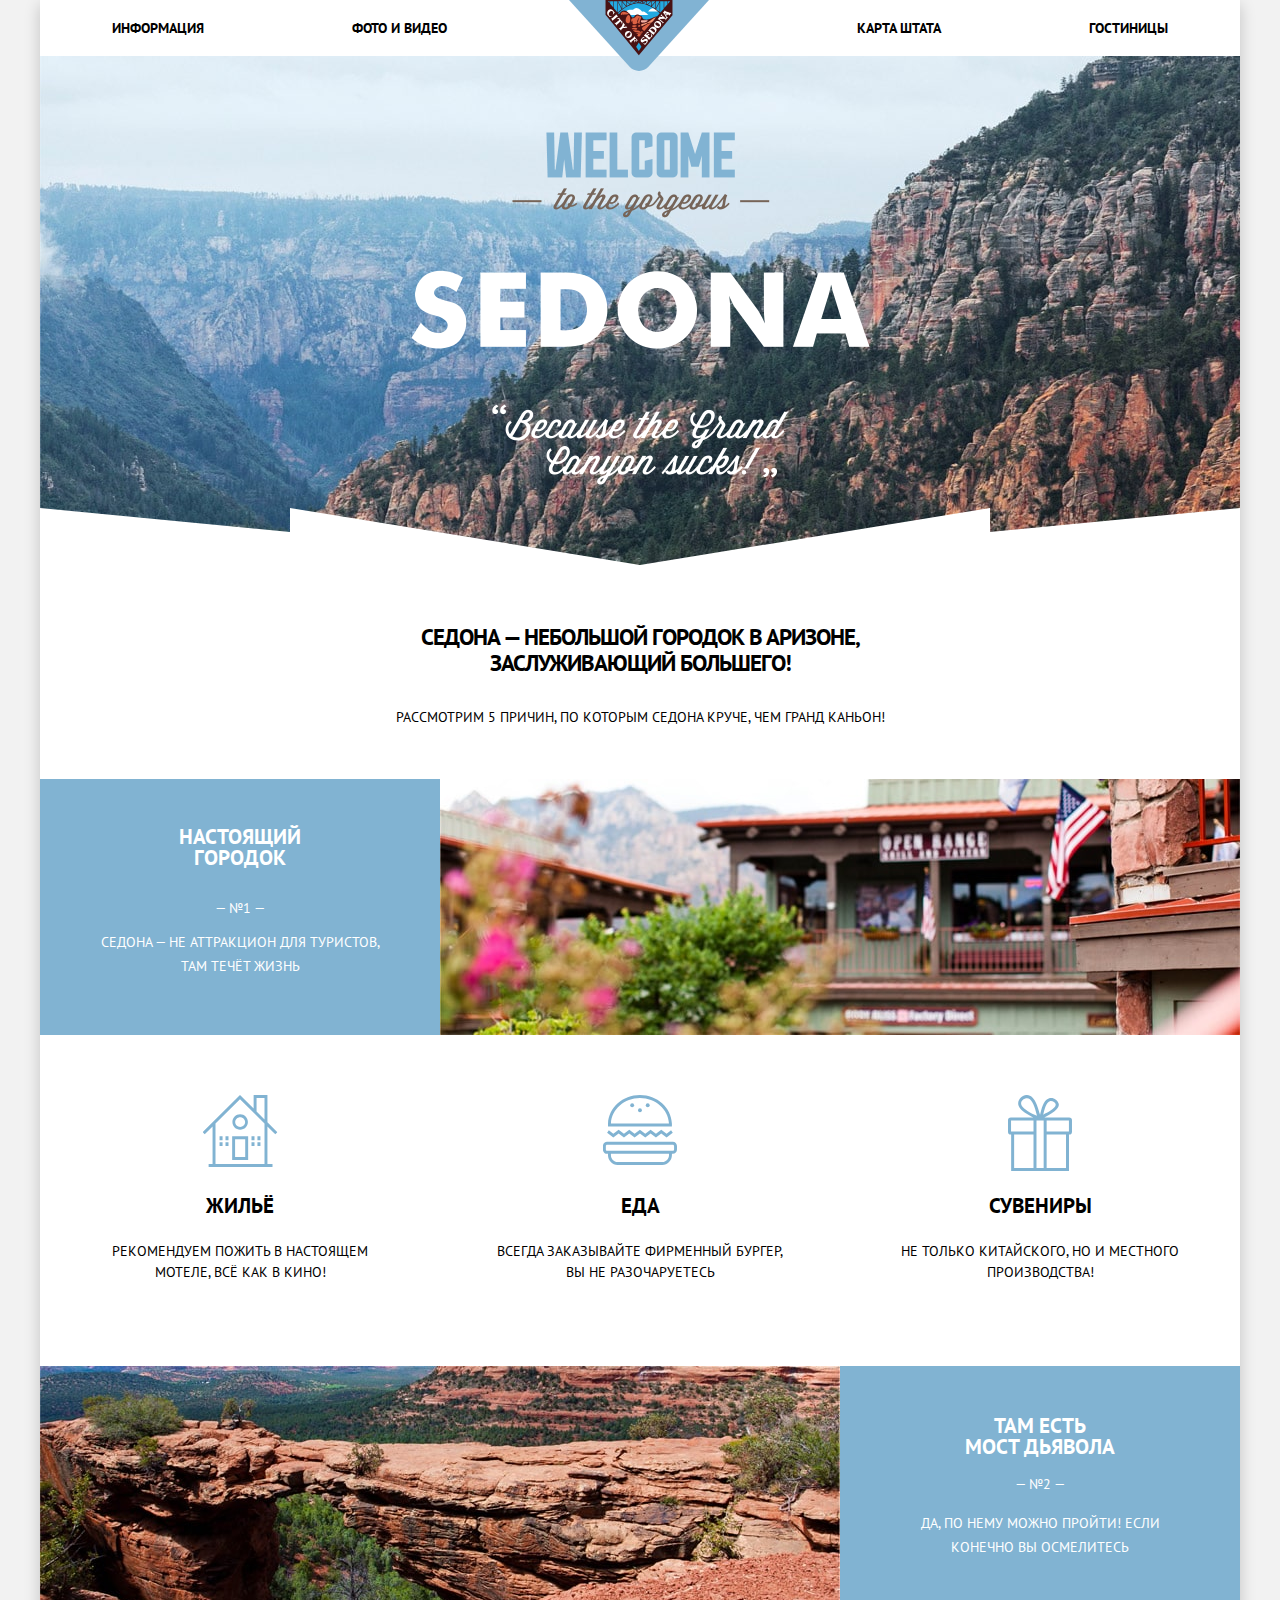
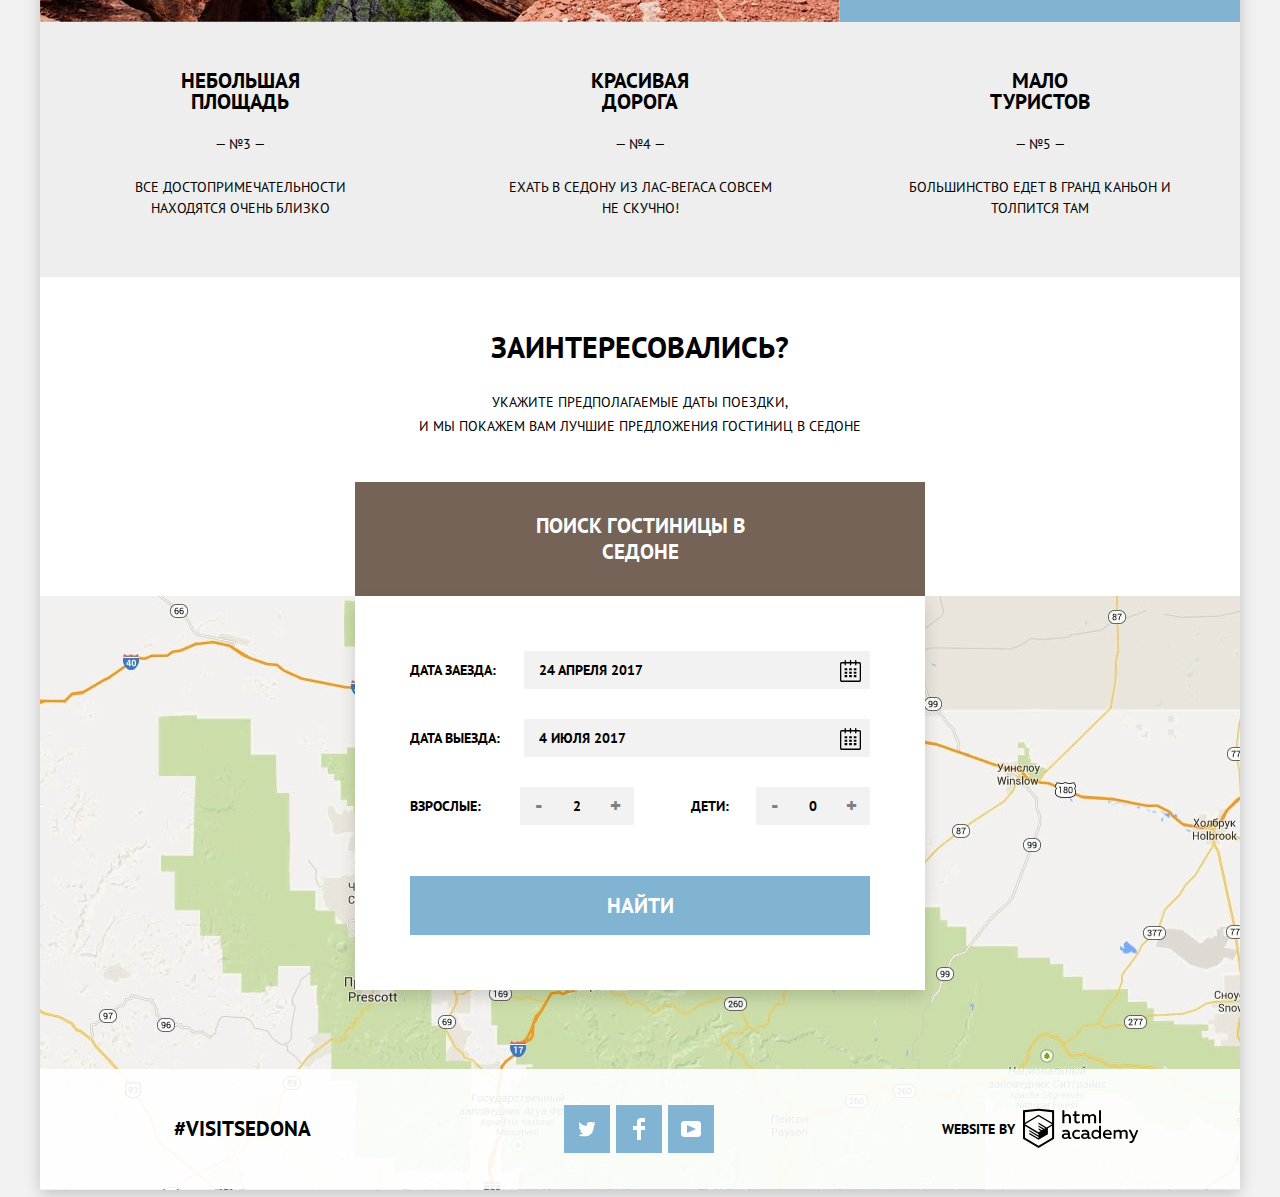
==== commit 59055caa: "правки" ====
--- a/index.html
+++ b/index.html
@@ -93,15 +93,23 @@
         <div class="search-form">
           <button type="button" class="btn btn-search">Поиск гостиницы в Седоне</button>
           <form class="search-field" action="https://echo.htmlacademy.ru" method="post" >
-            <p class="block-arrival">
-              <label for="arrival-date">Дата заезда:</label>
-              <input class="input input-data" type="text" name="arrival-date" value="" id="arrival-date" placeholder="24 апреля 2017">
-              <div class="date"></div>
+            <p>
+              <div class="block-arrival">
+                <label for="arrival-date">Дата заезда:</label>
+                <div>
+                  <input class="input input-data" type="text" name="arrival-date" value="" id="arrival-date" placeholder="24 апреля 2017">
+                  <button type="button" class="btn btn-date date"></button>
+                </div>
+              </div>
             </p>
-            <p class="block-departure">
-              <label for="date-of-departure">Дата выезда:</label>
-              <input class="input input-data" type="text" name="date-of-departure" value="" id="date-of-departure" placeholder="4 июля 2017">
-              <div class="date"></div>
+            <p>
+              <div class="block-departure">
+                <label for="date-of-departure">Дата выезда:</label>
+                <div>
+                  <input class="input input-data" type="text" name="date-of-departure" value="" id="date-of-departure" placeholder="4 июля 2017">
+                  <button type="button" class="btn btn-date date"></button>
+                </div>
+              </div>
             </p>
             
             <p class="block-adult">
--- a/css/style.css
+++ b/css/style.css
@@ -37,7 +37,6 @@
 
 	position: relative;
 	z-index: 2;
-
 }
 
 .site-navigation {
@@ -103,10 +102,11 @@
 .welcome::before {
 	content: " ";
 	width: 100%;
-	height: 51px;
+	height: 57px;
 
 	background-image: url("../img/polygon.svg");
 	background-repeat: no-repeat;
+	background-size: 100%;
 }
 
 .welcome::before {
@@ -184,8 +184,6 @@
 	flex-grow: 1;
 	align-self: center;
 	margin: 0 60px;
-
-	
 	justify-content: space-between;
 }
 
@@ -222,7 +220,6 @@
 	display: flex;
 	flex-direction: column;
 	flex-grow: 1;
-		
 	justify-content: space-between;
 }
 
@@ -243,7 +240,6 @@
 
 .reasons-list {
 	width: 100%;
-	
 	margin: 0px;
 		
 	list-style: none;
@@ -274,8 +270,6 @@
 	line-height: 21px; 
 	margin-bottom: 25px;
 }
-
-
 
 .reason-hostel::before {
 	content: " ";
@@ -489,8 +483,8 @@
 	border: solid 2px #e5e5e5;
 }
 
-/*календари*/
-.block-departure {
+.block-departure,
+.block-arrival {
 	position: relative;
 }
 
@@ -862,17 +856,18 @@
 	color: #81b3d2;
 }
 
-.btn-data {
-	background-color: #f2f2f2;
-	z-index: 2;
-	position: absolute;
-}
-
-.btn-data:hover {
-
-}
-
-.btn-data:active {
+.btn-date {
+	background-color: transparent;
+	position: absolute;
+}
+
+.btn-date:hover {
+	background-color: transparent;
+
+}
+
+.btn-date:active {
+	background-color: transparent;
 
 }
 
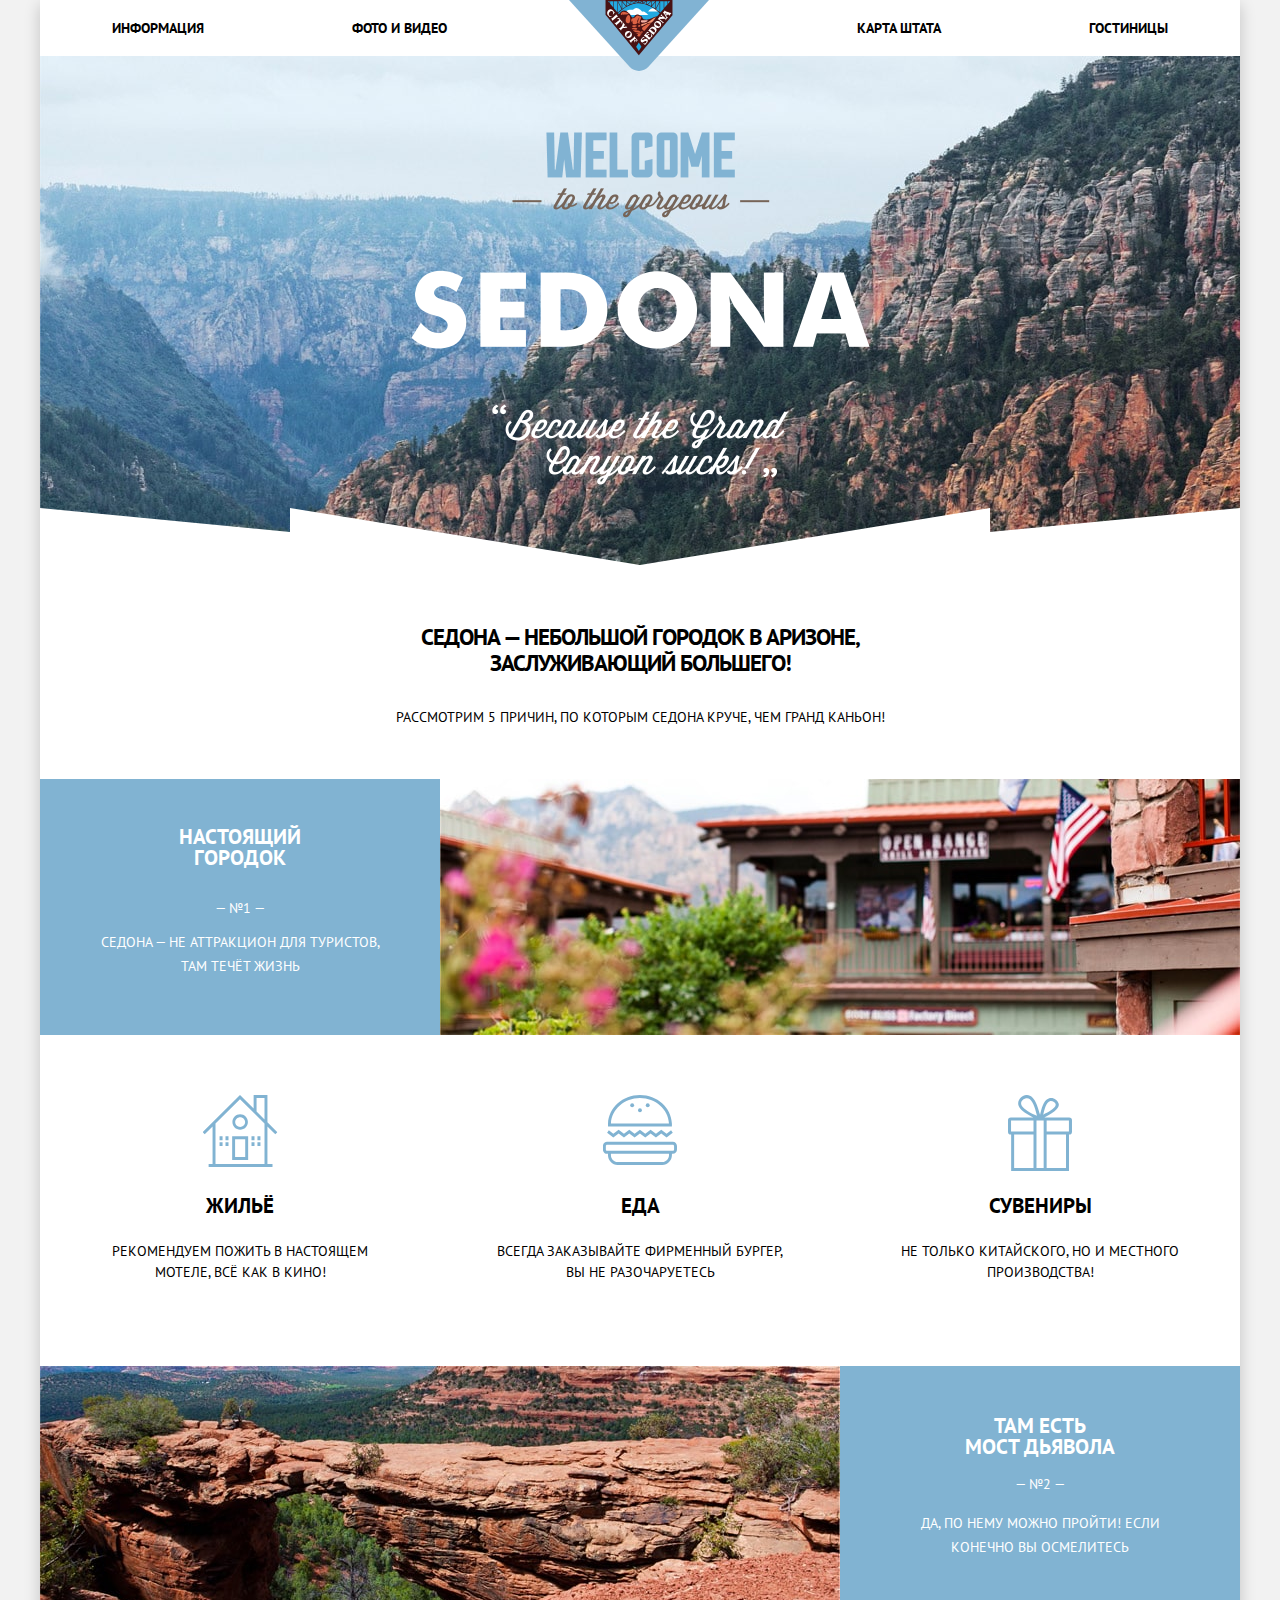
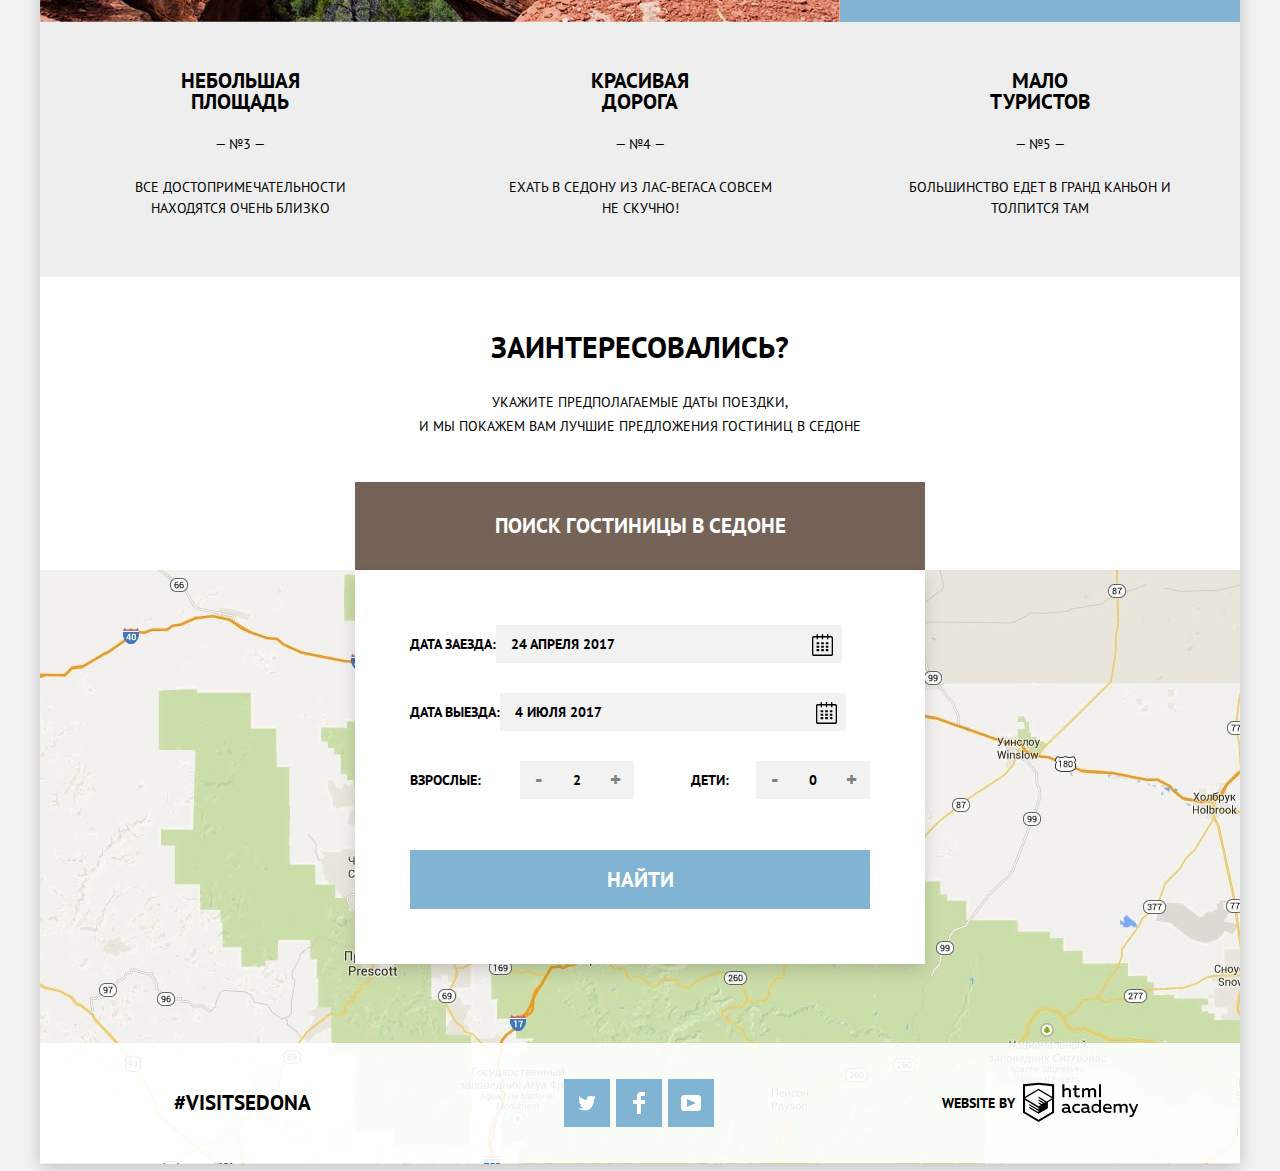
==== commit 2529d51f: "Update index.html" ====
--- a/index.html
+++ b/index.html
@@ -93,7 +93,7 @@
         <div class="search-form">
           <button type="button" class="btn btn-search">Поиск гостиницы в Седоне</button>
           <form class="search-field" action="https://echo.htmlacademy.ru" method="post" >
-            <p>
+            <div>
               <div class="block-arrival">
                 <label for="arrival-date">Дата заезда:</label>
                 <div>
@@ -101,8 +101,8 @@
                   <button type="button" class="btn btn-date date"></button>
                 </div>
               </div>
-            </p>
-            <p>
+            </div>
+            <div>
               <div class="block-departure">
                 <label for="date-of-departure">Дата выезда:</label>
                 <div>
@@ -110,7 +110,7 @@
                   <button type="button" class="btn btn-date date"></button>
                 </div>
               </div>
-            </p>
+            </div>
             
             <p class="block-adult">
               <label class="adult-title" for="adult">Взрослые:</label>
--- a/css/style.css
+++ b/css/style.css
@@ -768,7 +768,7 @@
 }
 
 .btn-search {
-    padding: 31px 140px;
+    padding: 31px 130px;
     font-family: "PT Sans", Arial, sans-serif;
     font-size: 21px;
     line-height: 26px;
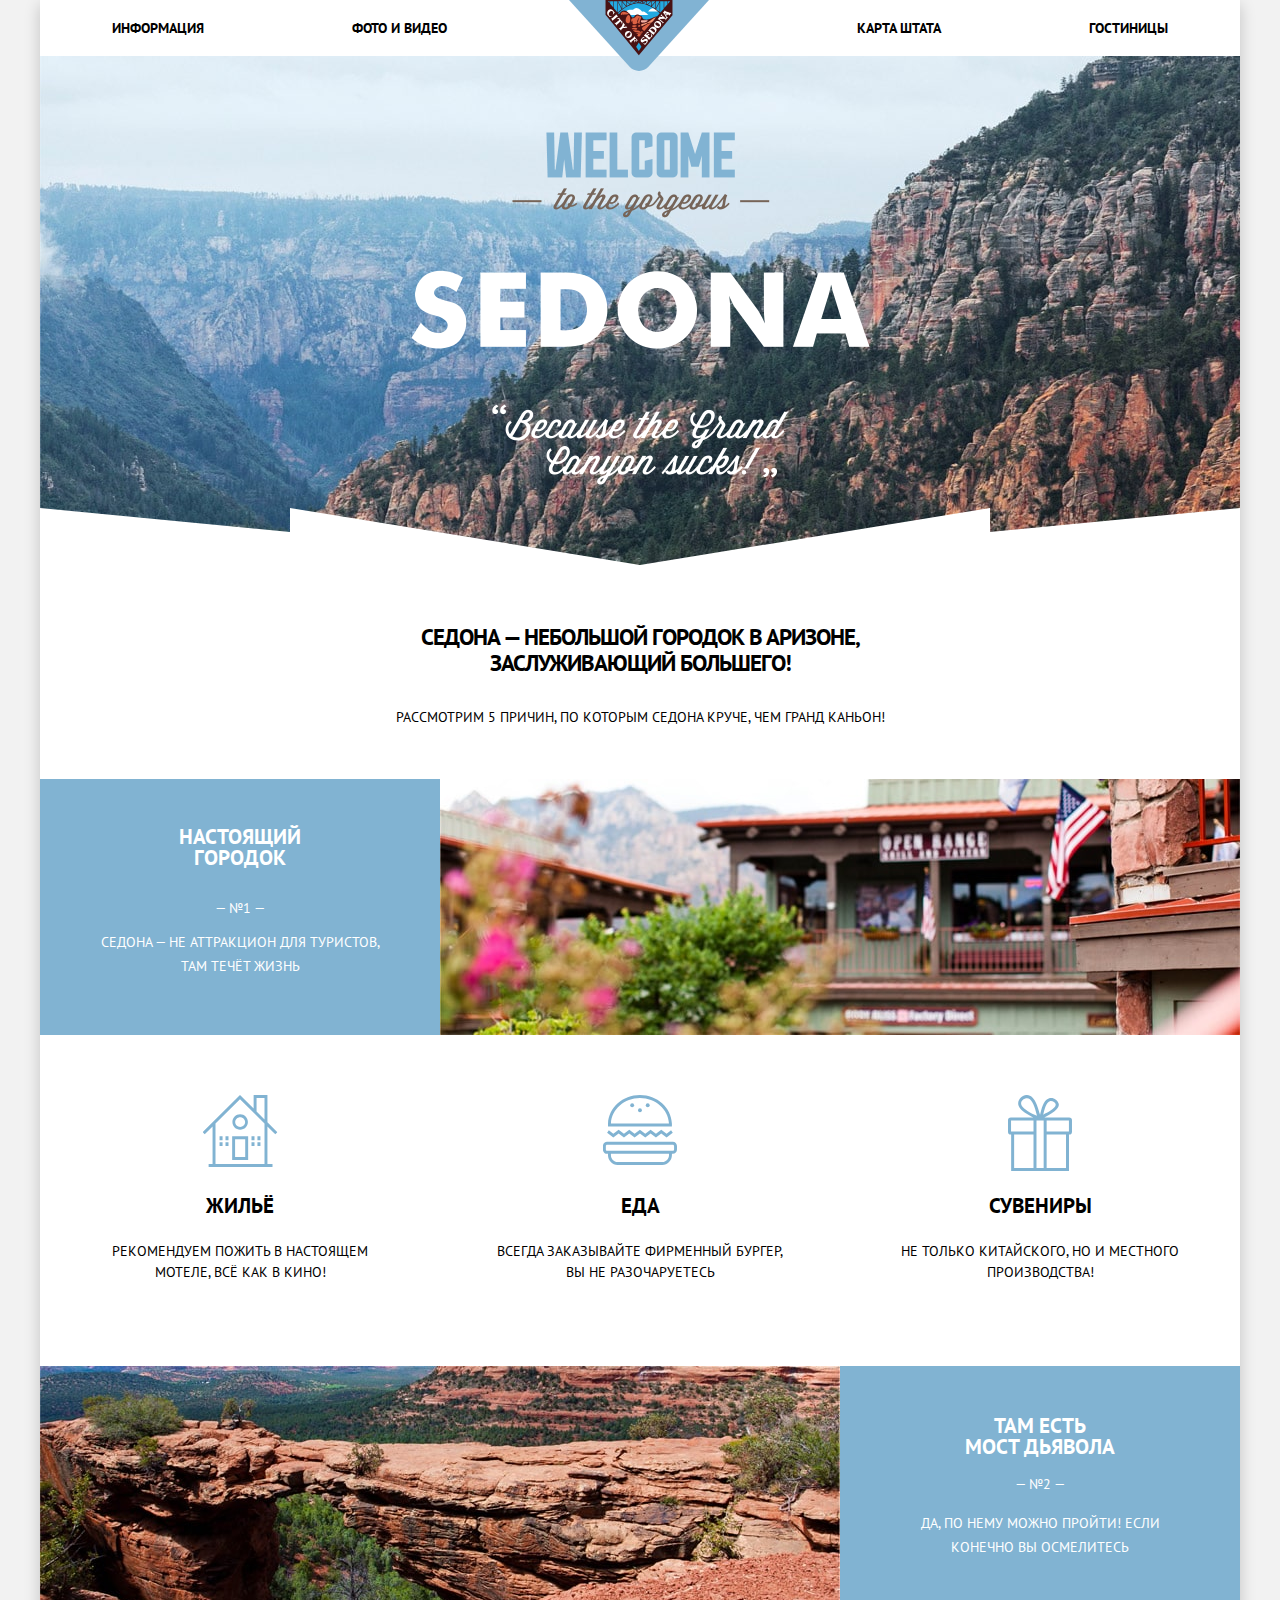
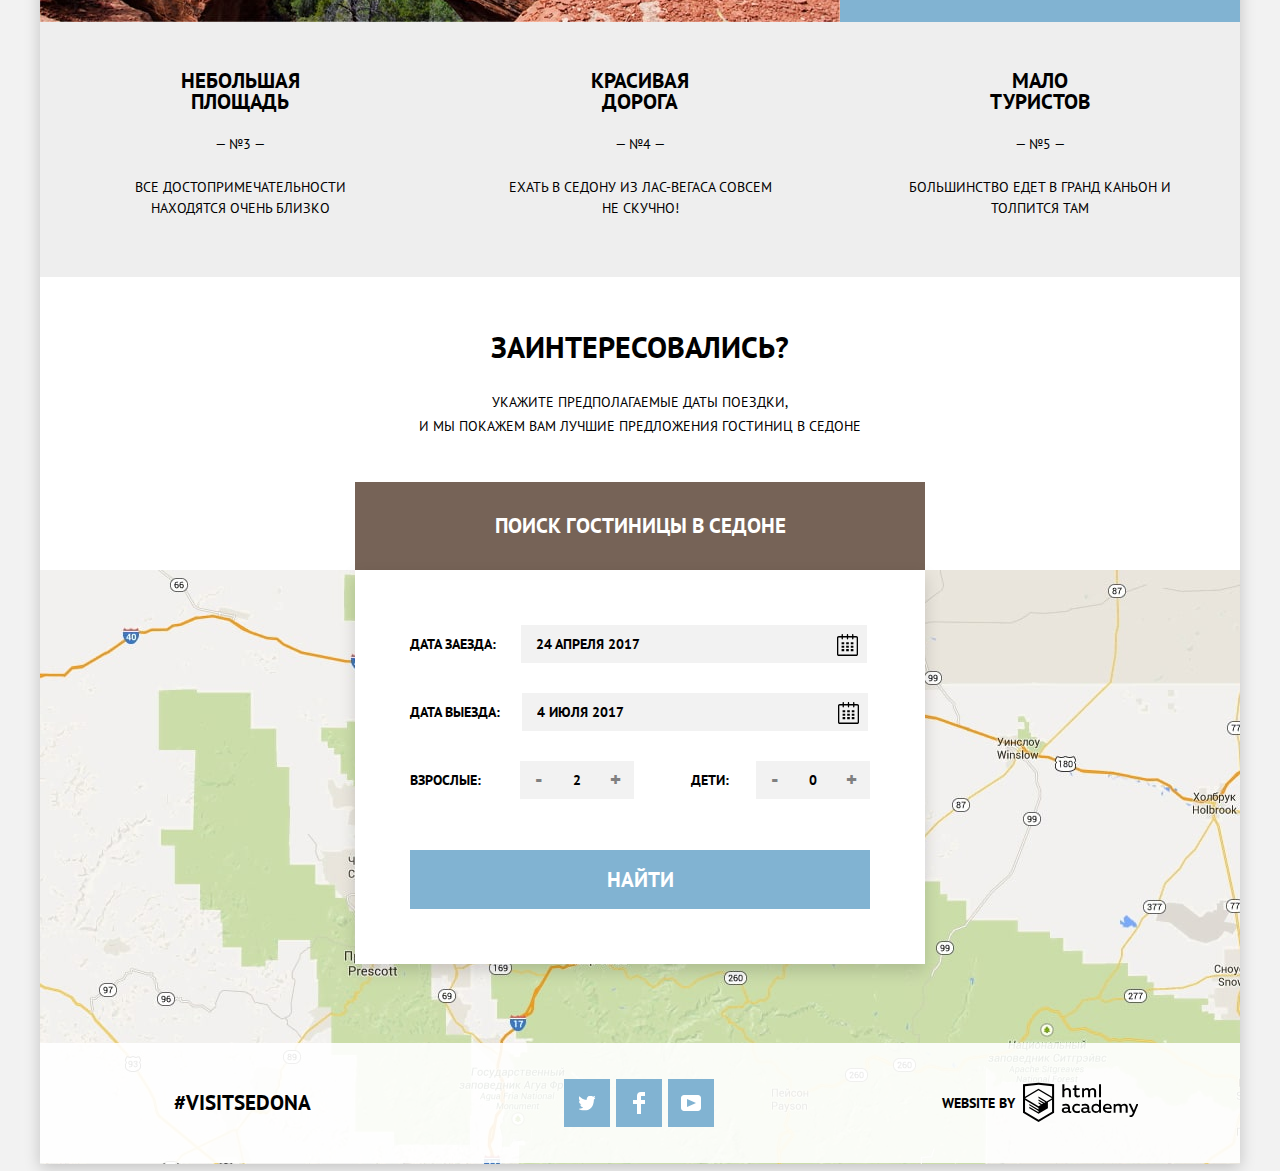
==== commit fef4cbb6: "форма" ====
--- a/index.html
+++ b/index.html
@@ -96,16 +96,16 @@
             <div>
               <div class="block-arrival">
                 <label for="arrival-date">Дата заезда:</label>
-                <div>
+                <div class="block-data-1">
                   <input class="input input-data" type="text" name="arrival-date" value="" id="arrival-date" placeholder="24 апреля 2017">
                   <button type="button" class="btn btn-date date"></button>
                 </div>
               </div>
             </div>
-            <div>
+            <div >
               <div class="block-departure">
                 <label for="date-of-departure">Дата выезда:</label>
-                <div>
+                <div class="block-data-2">
                   <input class="input input-data" type="text" name="date-of-departure" value="" id="date-of-departure" placeholder="4 июля 2017">
                   <button type="button" class="btn btn-date date"></button>
                 </div>
--- a/css/style.css
+++ b/css/style.css
@@ -1223,4 +1223,12 @@
 	margin-right: 118px;
 
 	align-self: flex-start;
+}
+
+.block-data-2 {
+	margin-left: 22px;
+}
+
+.block-data-1 {
+	margin-left: 25px;
 }